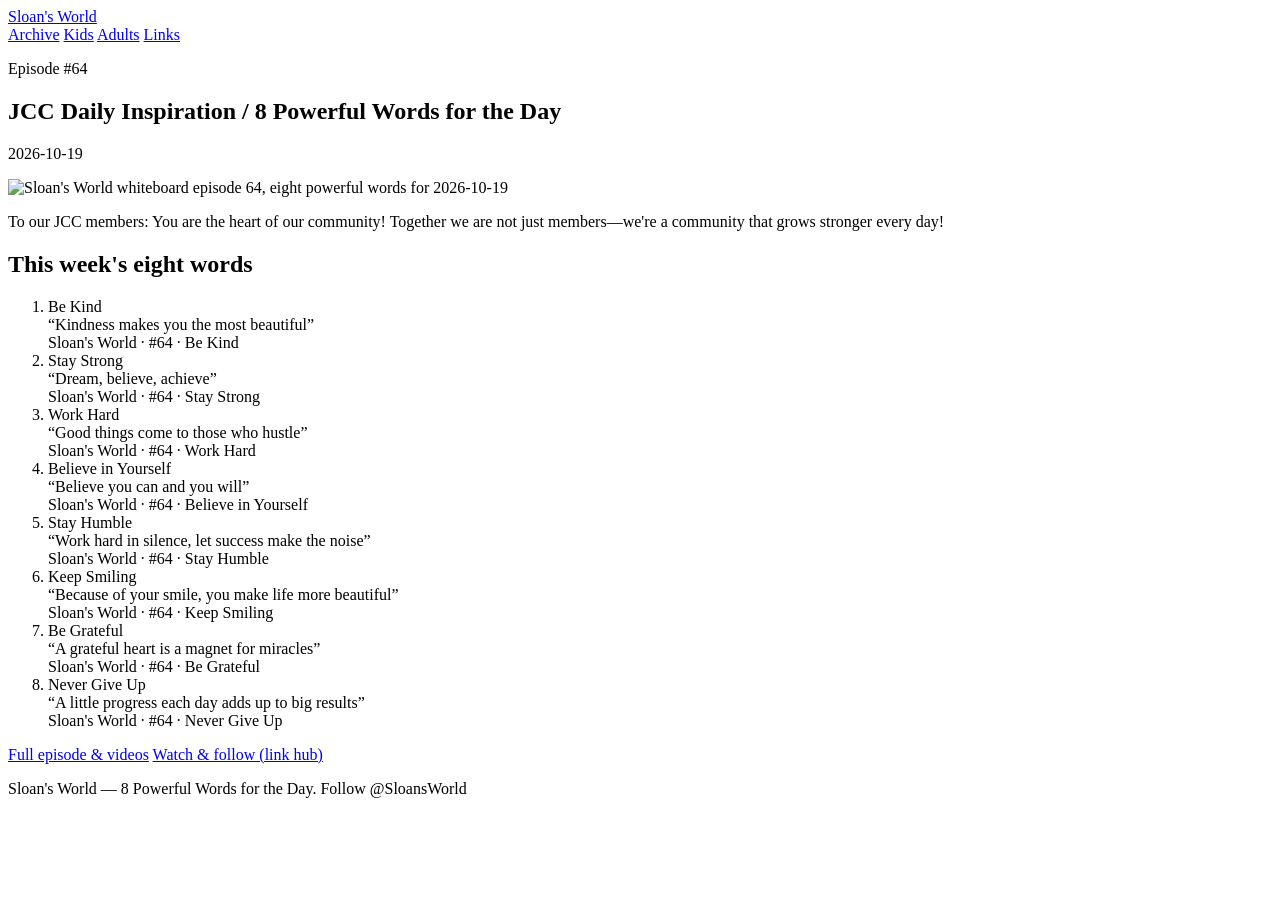
==== index.html @ 8fab8da2 "Deploy Sloan's World static site Co-authored-by: Cursor <cursoragent@cursor.com>" ====
<!DOCTYPE html><html lang="en"> <head><meta charset="utf-8"><meta name="viewport" content="width=device-width, initial-scale=1"><meta name="description" content="JCC Daily Inspiration / 8 Powerful Words for the Day — 8 Powerful Words for the Day"><title>Episode #64 · Sloan&#39;s World</title></head> <body> <header class="site-header"> <div class="inner"> <a class="logo" href="/sloans-world/">Sloan&#39;s World</a> <nav> <a href="/sloans-world/archive/">Archive</a> <a href="/sloans-world/kids/">Kids</a> <a href="/sloans-world/adults/">Adults</a> <a href="/sloans-world/hub/">Links</a> </nav> </div> </header> <main class="wrap">  <section class="hero"> <p class="episode-badge">Episode #64</p> <h1>JCC Daily Inspiration / 8 Powerful Words for the Day</h1> <p class="tag">2026-10-19</p> </section> <img class="board-img" src="/sloans-world/images/episode-64-board.svg" alt="Sloan's World whiteboard episode 64, eight powerful words for 2026-10-19" width="1200" height="900"> <p class="community">To our JCC members: You are the heart of our community! Together we are not just members—we&#39;re a community that grows stronger every day!</p> <h2>This week&apos;s eight words</h2> <ol class="word-list"> <li> <div class="headline">Be Kind</div> <div class="quote">&ldquo;Kindness makes you the most beautiful&rdquo;</div> <span class="tag">Sloan&#39;s World · #64 · Be Kind</span> </li><li> <div class="headline">Stay Strong</div> <div class="quote">&ldquo;Dream, believe, achieve&rdquo;</div> <span class="tag">Sloan&#39;s World · #64 · Stay Strong</span> </li><li> <div class="headline">Work Hard</div> <div class="quote">&ldquo;Good things come to those who hustle&rdquo;</div> <span class="tag">Sloan&#39;s World · #64 · Work Hard</span> </li><li> <div class="headline">Believe in Yourself</div> <div class="quote">&ldquo;Believe you can and you will&rdquo;</div> <span class="tag">Sloan&#39;s World · #64 · Believe in Yourself</span> </li><li> <div class="headline">Stay Humble</div> <div class="quote">&ldquo;Work hard in silence, let success make the noise&rdquo;</div> <span class="tag">Sloan&#39;s World · #64 · Stay Humble</span> </li><li> <div class="headline">Keep Smiling</div> <div class="quote">&ldquo;Because of your smile, you make life more beautiful&rdquo;</div> <span class="tag">Sloan&#39;s World · #64 · Keep Smiling</span> </li><li> <div class="headline">Be Grateful</div> <div class="quote">&ldquo;A grateful heart is a magnet for miracles&rdquo;</div> <span class="tag">Sloan&#39;s World · #64 · Be Grateful</span> </li><li> <div class="headline">Never Give Up</div> <div class="quote">&ldquo;A little progress each day adds up to big results&rdquo;</div> <span class="tag">Sloan&#39;s World · #64 · Never Give Up</span> </li> </ol> <div class="btn-row"> <a class="btn btn-primary" href="/sloans-world/archive/64/">Full episode &amp; videos</a> <a class="btn btn-secondary" href="/sloans-world/hub/">Watch &amp; follow (link hub)</a> </div>  </main> <footer class="wrap site-footer"> <p>Sloan&#39;s World — 8 Powerful Words for the Day. Follow @SloansWorld</p> </footer> </body></html>
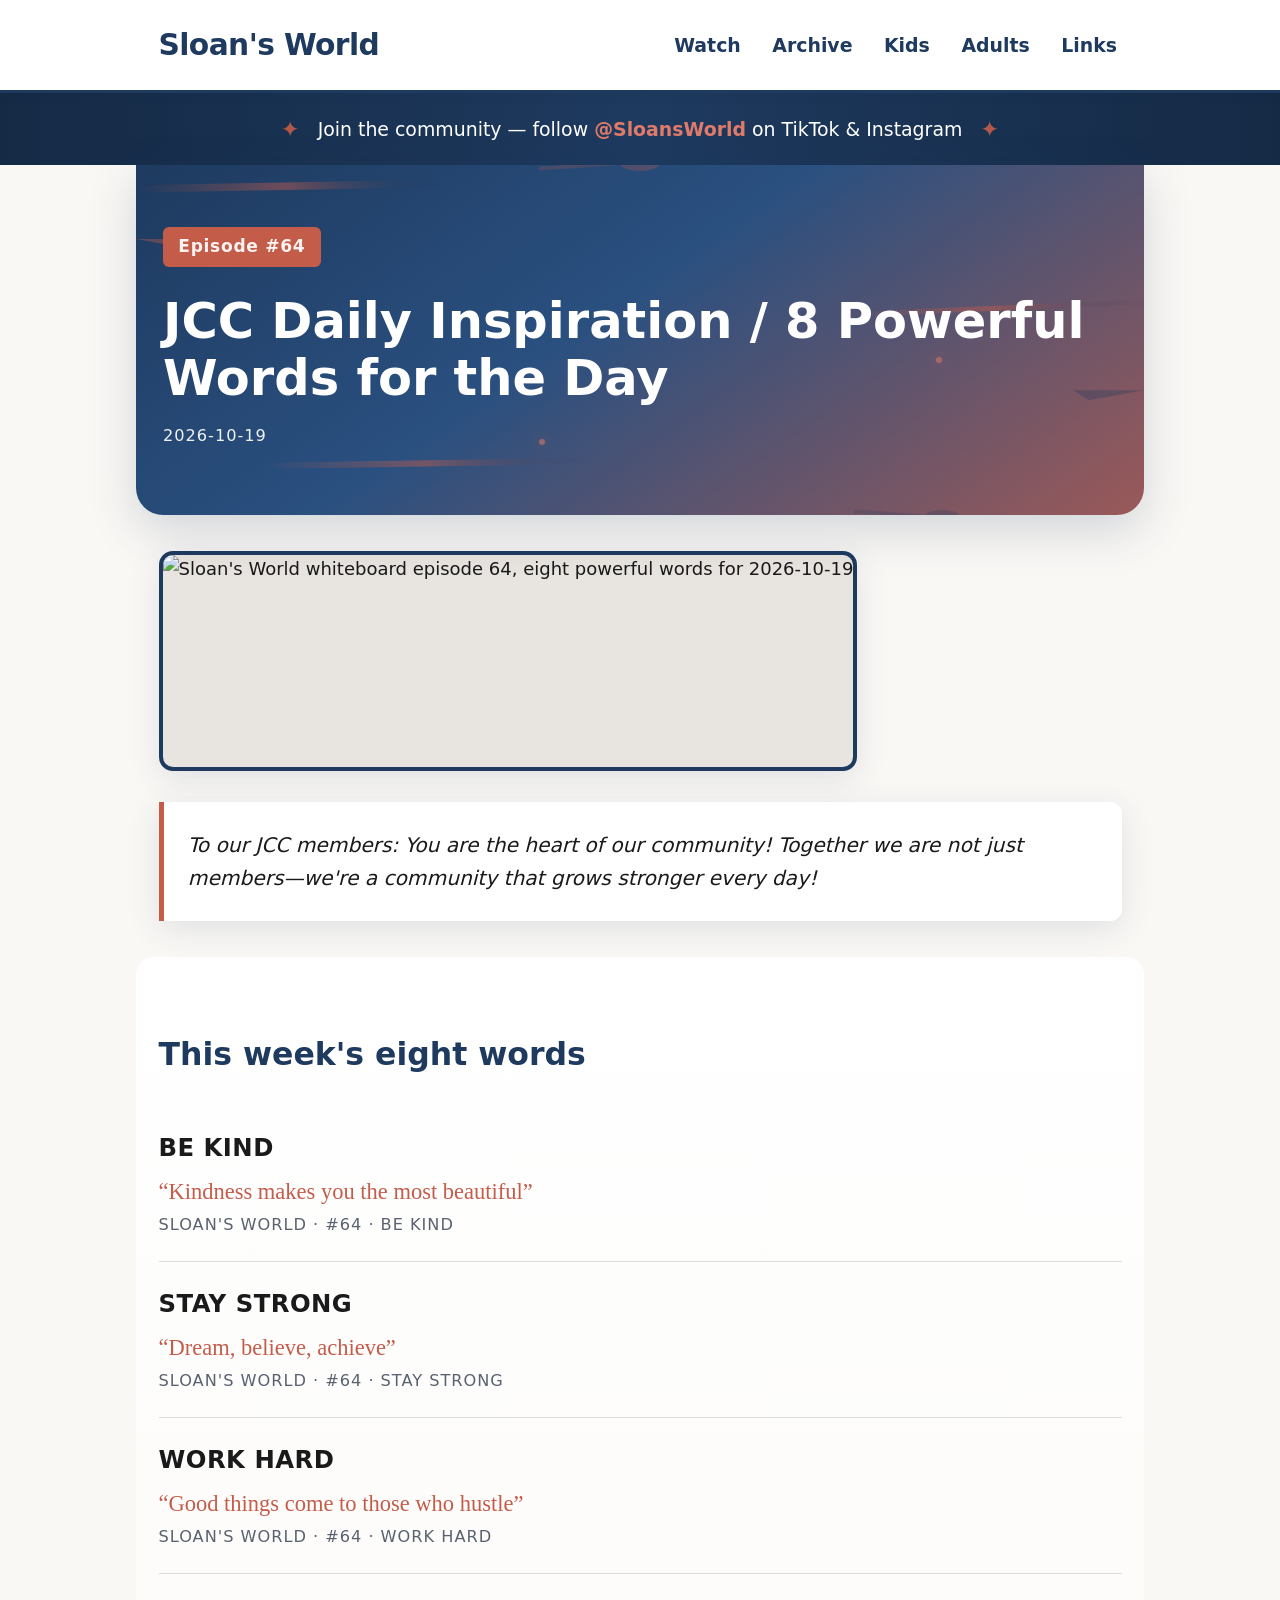
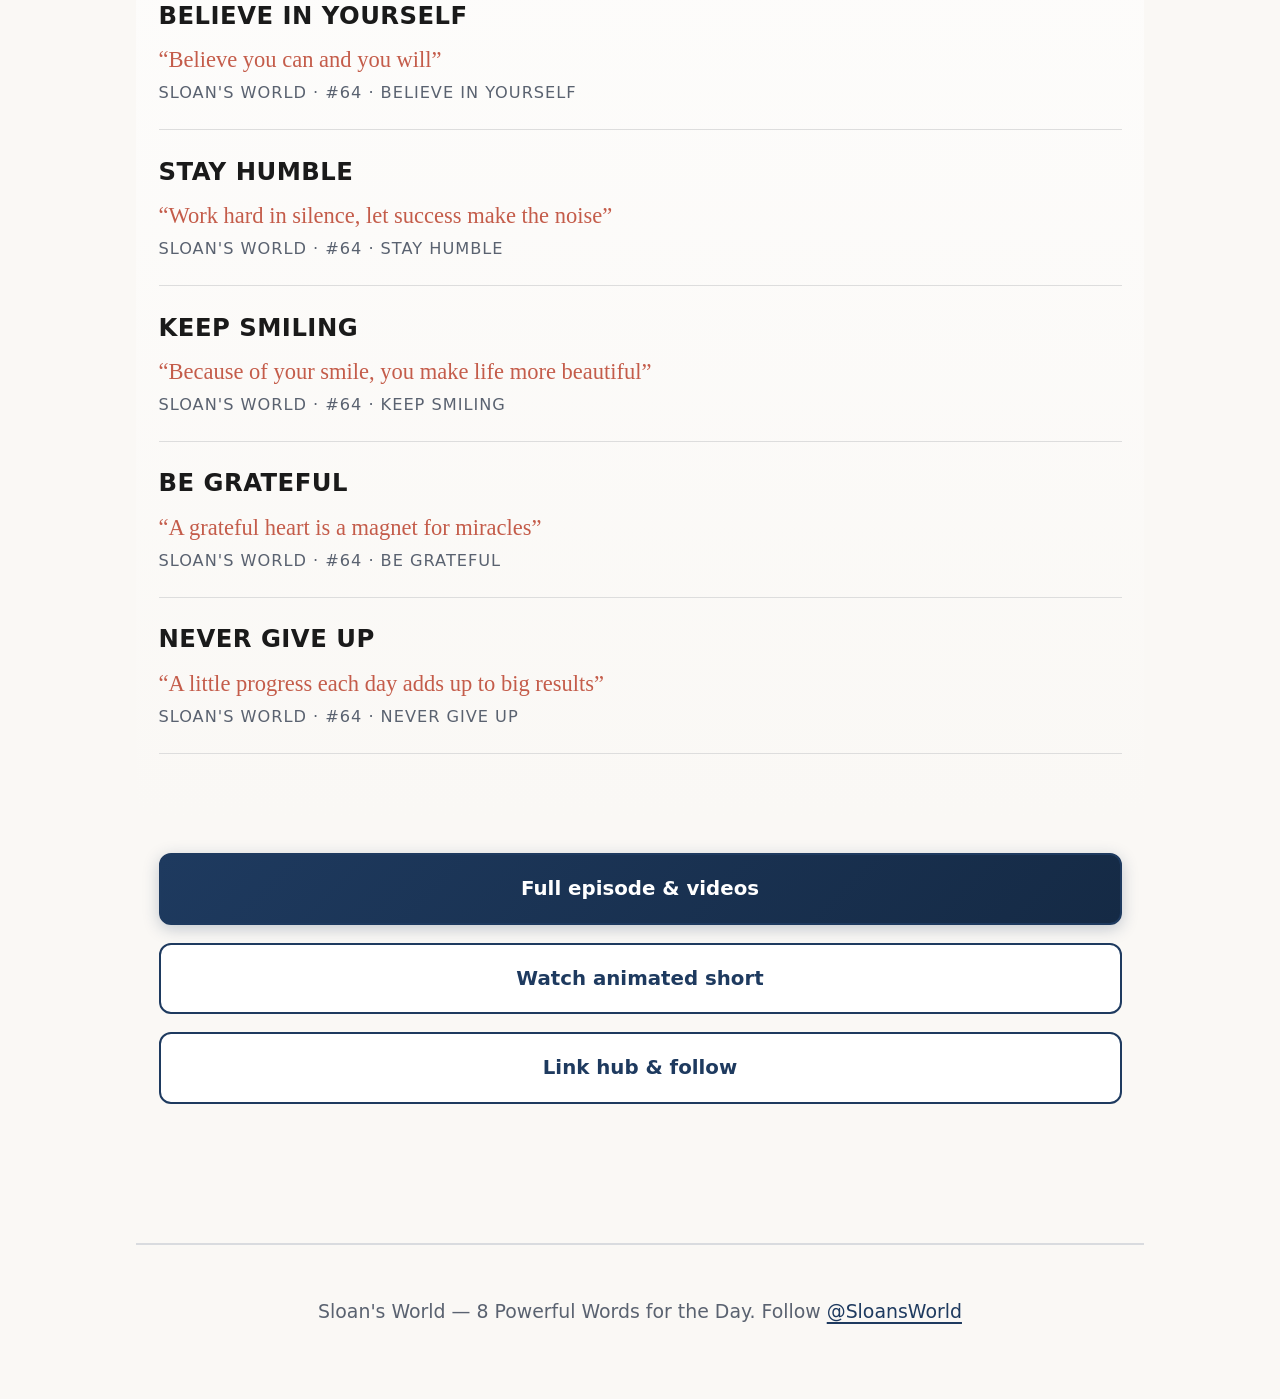
==== commit dc313b9c: "Deploy redesigned site (mobile-first video, influencer UI) Co-authored-by: Cursor <cursoragent@curso" ====
--- a/index.html
+++ b/index.html
@@ -1 +1,3 @@
-<!DOCTYPE html><html lang="en"> <head><meta charset="utf-8"><meta name="viewport" content="width=device-width, initial-scale=1"><meta name="description" content="JCC Daily Inspiration / 8 Powerful Words for the Day — 8 Powerful Words for the Day"><title>Episode #64 · Sloan&#39;s World</title></head> <body> <header class="site-header"> <div class="inner"> <a class="logo" href="/sloans-world/">Sloan&#39;s World</a> <nav> <a href="/sloans-world/archive/">Archive</a> <a href="/sloans-world/kids/">Kids</a> <a href="/sloans-world/adults/">Adults</a> <a href="/sloans-world/hub/">Links</a> </nav> </div> </header> <main class="wrap">  <section class="hero"> <p class="episode-badge">Episode #64</p> <h1>JCC Daily Inspiration / 8 Powerful Words for the Day</h1> <p class="tag">2026-10-19</p> </section> <img class="board-img" src="/sloans-world/images/episode-64-board.svg" alt="Sloan's World whiteboard episode 64, eight powerful words for 2026-10-19" width="1200" height="900"> <p class="community">To our JCC members: You are the heart of our community! Together we are not just members—we&#39;re a community that grows stronger every day!</p> <h2>This week&apos;s eight words</h2> <ol class="word-list"> <li> <div class="headline">Be Kind</div> <div class="quote">&ldquo;Kindness makes you the most beautiful&rdquo;</div> <span class="tag">Sloan&#39;s World · #64 · Be Kind</span> </li><li> <div class="headline">Stay Strong</div> <div class="quote">&ldquo;Dream, believe, achieve&rdquo;</div> <span class="tag">Sloan&#39;s World · #64 · Stay Strong</span> </li><li> <div class="headline">Work Hard</div> <div class="quote">&ldquo;Good things come to those who hustle&rdquo;</div> <span class="tag">Sloan&#39;s World · #64 · Work Hard</span> </li><li> <div class="headline">Believe in Yourself</div> <div class="quote">&ldquo;Believe you can and you will&rdquo;</div> <span class="tag">Sloan&#39;s World · #64 · Believe in Yourself</span> </li><li> <div class="headline">Stay Humble</div> <div class="quote">&ldquo;Work hard in silence, let success make the noise&rdquo;</div> <span class="tag">Sloan&#39;s World · #64 · Stay Humble</span> </li><li> <div class="headline">Keep Smiling</div> <div class="quote">&ldquo;Because of your smile, you make life more beautiful&rdquo;</div> <span class="tag">Sloan&#39;s World · #64 · Keep Smiling</span> </li><li> <div class="headline">Be Grateful</div> <div class="quote">&ldquo;A grateful heart is a magnet for miracles&rdquo;</div> <span class="tag">Sloan&#39;s World · #64 · Be Grateful</span> </li><li> <div class="headline">Never Give Up</div> <div class="quote">&ldquo;A little progress each day adds up to big results&rdquo;</div> <span class="tag">Sloan&#39;s World · #64 · Never Give Up</span> </li> </ol> <div class="btn-row"> <a class="btn btn-primary" href="/sloans-world/archive/64/">Full episode &amp; videos</a> <a class="btn btn-secondary" href="/sloans-world/hub/">Watch &amp; follow (link hub)</a> </div>  </main> <footer class="wrap site-footer"> <p>Sloan&#39;s World — 8 Powerful Words for the Day. Follow @SloansWorld</p> </footer> </body></html>+<!DOCTYPE html><html lang="en"> <head><meta charset="utf-8"><meta name="viewport" content="width=device-width, initial-scale=1, viewport-fit=cover"><meta name="description" content="JCC Daily Inspiration / 8 Powerful Words for the Day — 8 Powerful Words for the Day"><meta name="theme-color" content="#1E3A5F"><title>Episode #64 · Sloan&#39;s World</title><link rel="stylesheet" href="/_astro/adults.B_kPYeki.css"></head> <body> <header class="site-header"> <div class="inner"> <a class="logo" href="/">Sloan&#39;s World</a> <nav aria-label="Main"> <a href="/watch/">Watch</a> <a href="/archive/">Archive</a> <a href="/kids/">Kids</a> <a href="/adults/">Adults</a> <a href="/hub/">Links</a> </nav> </div> </header> <div class="social-proof"> <span class="social-proof__icon" aria-hidden="true">✦</span> <p class="social-proof__text">
+Join the community — follow <strong>@SloansWorld</strong> on TikTok &amp; Instagram
+</p> <span class="social-proof__icon" aria-hidden="true">✦</span> </div> <main class="wrap">  <div class="hero-banner"> <div class="hero-decor" aria-hidden="true"> <svg class="hero-decor__svg" viewBox="0 0 400 200" preserveAspectRatio="xMidYMid slice"> <defs> <linearGradient id="streakGrad" x1="0%" y1="0%" x2="100%" y2="0%"> <stop offset="0%" stop-color="#C45C4A" stop-opacity="0"></stop> <stop offset="50%" stop-color="#C45C4A" stop-opacity="0.85"></stop> <stop offset="100%" stop-color="#1E3A5F" stop-opacity="0"></stop> </linearGradient> </defs> <g class="hero-decor__streak hero-decor__streak--1"> <line x1="0" y1="40" x2="120" y2="38" stroke="url(#streakGrad)" stroke-width="3" stroke-linecap="round"></line> </g> <g class="hero-decor__streak hero-decor__streak--2"> <line x1="280" y1="90" x2="400" y2="85" stroke="url(#streakGrad)" stroke-width="2" stroke-linecap="round"></line> </g> <g class="hero-decor__streak hero-decor__streak--3"> <line x1="50" y1="150" x2="180" y2="148" stroke="url(#streakGrad)" stroke-width="2.5" stroke-linecap="round"></line> </g> <g class="hero-decor__jet hero-decor__jet--1"> <path d="M0 60 L28 60 L22 56 L28 60 L22 64 Z" fill="#C45C4A" opacity="0.7"></path> </g> <g class="hero-decor__jet hero-decor__jet--2"> <path d="M400 120 L372 120 L378 116 L372 120 L378 124 Z" fill="#1E3A5F" opacity="0.55"></path> </g> <g class="hero-decor__missile hero-decor__missile--1"> <ellipse cx="200" cy="30" rx="8" ry="3" fill="#C45C4A" opacity="0.5"></ellipse> <line x1="192" y1="30" x2="160" y2="32" stroke="#C45C4A" stroke-width="1.5" opacity="0.4"></line> </g> <g class="hero-decor__missile hero-decor__missile--2"> <ellipse cx="320" cy="170" rx="7" ry="2.5" fill="#1E3A5F" opacity="0.45"></ellipse> <line x1="313" y1="170" x2="285" y2="168" stroke="#1E3A5F" stroke-width="1.5" opacity="0.35"></line> </g> </svg> <span class="hero-decor__spark hero-decor__spark--1"></span> <span class="hero-decor__spark hero-decor__spark--2"></span> <span class="hero-decor__spark hero-decor__spark--3"></span> </div> <section class="hero"> <p class="episode-badge">Episode #64</p> <h1>JCC Daily Inspiration / 8 Powerful Words for the Day</h1> <p class="tag">2026-10-19</p> </section> </div> <img class="board-img" src="/images/episode-64-board.svg" alt="Sloan's World whiteboard episode 64, eight powerful words for 2026-10-19" width="1200" height="900" loading="eager"> <p class="community">To our JCC members: You are the heart of our community! Together we are not just members—we&#39;re a community that grows stronger every day!</p> <div class="section-gradient"> <h2>This week&apos;s eight words</h2> <ol class="word-list"> <li> <div class="headline">Be Kind</div> <div class="quote">&ldquo;Kindness makes you the most beautiful&rdquo;</div> <span class="tag">Sloan&#39;s World · #64 · Be Kind</span> </li><li> <div class="headline">Stay Strong</div> <div class="quote">&ldquo;Dream, believe, achieve&rdquo;</div> <span class="tag">Sloan&#39;s World · #64 · Stay Strong</span> </li><li> <div class="headline">Work Hard</div> <div class="quote">&ldquo;Good things come to those who hustle&rdquo;</div> <span class="tag">Sloan&#39;s World · #64 · Work Hard</span> </li><li> <div class="headline">Believe in Yourself</div> <div class="quote">&ldquo;Believe you can and you will&rdquo;</div> <span class="tag">Sloan&#39;s World · #64 · Believe in Yourself</span> </li><li> <div class="headline">Stay Humble</div> <div class="quote">&ldquo;Work hard in silence, let success make the noise&rdquo;</div> <span class="tag">Sloan&#39;s World · #64 · Stay Humble</span> </li><li> <div class="headline">Keep Smiling</div> <div class="quote">&ldquo;Because of your smile, you make life more beautiful&rdquo;</div> <span class="tag">Sloan&#39;s World · #64 · Keep Smiling</span> </li><li> <div class="headline">Be Grateful</div> <div class="quote">&ldquo;A grateful heart is a magnet for miracles&rdquo;</div> <span class="tag">Sloan&#39;s World · #64 · Be Grateful</span> </li><li> <div class="headline">Never Give Up</div> <div class="quote">&ldquo;A little progress each day adds up to big results&rdquo;</div> <span class="tag">Sloan&#39;s World · #64 · Never Give Up</span> </li> </ol> </div> <div class="btn-row"> <a class="btn btn-primary" href="/archive/64/">Full episode &amp; videos</a> <a class="btn btn-secondary" href="/watch/">Watch animated short</a> <a class="btn btn-secondary" href="/hub/">Link hub &amp; follow</a> </div>  </main> <footer class="wrap site-footer"> <p> Sloan&#39;s World — 8 Powerful Words for the Day. Follow  <a href="https://tiktok.com/@SloansWorld"> @SloansWorld </a> </p> </footer> </body></html>
--- a/_astro/adults.B_kPYeki.css
+++ b/_astro/adults.B_kPYeki.css
@@ -0,0 +1 @@
+:root{--navy: #1e3a5f;--navy-deep: #152a45;--coral: #c45c4a;--coral-light: #e07a6a;--board: #faf8f5;--ink: #1a1a1a;--muted: #5a6270;--white: #ffffff;--shadow: 0 8px 32px rgba(30, 58, 95, .12);--shadow-lg: 0 16px 48px rgba(30, 58, 95, .18);--font-sans: system-ui, -apple-system, "Segoe UI", Roboto, sans-serif;--font-hand: "Segoe Print", "Bradley Hand", cursive;--font-size-base: 1.125rem;--touch-min: 3rem;--video-max-w: min(100%, 28rem);--video-aspect: 9 / 16;--safe-top: env(safe-area-inset-top, 0px);--safe-bottom: env(safe-area-inset-bottom, 0px);--safe-left: env(safe-area-inset-left, 0px);--safe-right: env(safe-area-inset-right, 0px);--wrap-max: 56rem}*,*:before,*:after{box-sizing:border-box}html{font-family:var(--font-sans);font-size:var(--font-size-base);color:var(--ink);background:var(--board);line-height:1.6;-webkit-text-size-adjust:100%}body{margin:0;min-height:100vh;min-height:100dvh;padding-left:var(--safe-left);padding-right:var(--safe-right)}a{color:var(--navy);text-decoration-thickness:2px;text-underline-offset:4px}a:hover{color:var(--coral)}.wrap{max-width:var(--wrap-max);margin:0 auto;padding:1.75rem 1.25rem calc(3rem + var(--safe-bottom));padding-left:max(1.25rem,var(--safe-left));padding-right:max(1.25rem,var(--safe-right))}.site-header{position:sticky;top:0;z-index:100;padding-top:var(--safe-top);background:#ffffffeb;backdrop-filter:blur(12px);border-bottom:3px solid var(--navy);box-shadow:0 2px 12px #1e3a5f0f}.site-header .inner{max-width:var(--wrap-max);margin:0 auto;display:flex;flex-wrap:wrap;align-items:center;justify-content:space-between;gap:.75rem 1rem;padding:1rem 1.25rem;padding-left:max(1.25rem,var(--safe-left));padding-right:max(1.25rem,var(--safe-right))}.logo{font-size:clamp(1.35rem,4vw,1.65rem);font-weight:800;color:var(--navy);text-decoration:none;letter-spacing:-.02em}nav{display:flex;flex-wrap:wrap;gap:.5rem 1.25rem;font-size:1.05rem}nav a{text-decoration:none;font-weight:700;padding:.5rem .25rem;min-height:var(--touch-min);display:inline-flex;align-items:center}.social-proof{display:flex;align-items:center;justify-content:center;flex-wrap:wrap;gap:.75rem 1rem;padding:1rem 1.25rem;background:linear-gradient(90deg,var(--navy-deep),var(--navy),var(--navy-deep));color:var(--white);text-align:center;font-size:1.05rem}.social-proof__text{margin:0}.social-proof__text strong{color:var(--coral-light)}.social-proof__icon{font-size:1.25rem;color:var(--coral);opacity:.9}.hero-banner{position:relative;overflow:hidden;margin:-1.75rem -1.25rem 2rem;margin-left:calc(-1*max(1.25rem,var(--safe-left)));margin-right:calc(-1*max(1.25rem,var(--safe-right)));padding:2.5rem 1.5rem 2.75rem;background:linear-gradient(145deg,var(--navy) 0%,#2a5080 45%,var(--coral) 120%);color:var(--white);border-radius:0 0 1.5rem 1.5rem;box-shadow:var(--shadow-lg)}.hero-banner .hero h1,.hero-banner h1{font-size:clamp(2rem,6vw,2.75rem);margin:.5rem 0 .35rem;color:var(--white);line-height:1.15;font-weight:800}.hero-banner .tag,.hero-banner .episode-badge{color:#ffffffeb}.hero-banner .episode-badge{background:var(--coral);font-size:.95rem;padding:.35rem .85rem}.hero{margin:2rem 0;position:relative;z-index:1}.hero h1{font-size:clamp(1.85rem,5vw,2.5rem);color:var(--navy);margin:0 0 .5rem;font-weight:800;line-height:1.2}.hero-banner .hero{margin:0}.hero-decor{position:absolute;inset:0;pointer-events:none;opacity:.55}.hero-decor__svg{width:100%;height:100%}.hero-decor__streak--1{animation:streak-drift 8s ease-in-out infinite}.hero-decor__streak--2{animation:streak-drift 11s ease-in-out infinite reverse}.hero-decor__streak--3{animation:streak-drift 9s ease-in-out infinite 1s}.hero-decor__jet--1{animation:jet-fly 14s linear infinite}.hero-decor__jet--2{animation:jet-fly-rev 18s linear infinite}.hero-decor__missile--1{animation:missile-glide 12s ease-in-out infinite}.hero-decor__missile--2{animation:missile-glide 15s ease-in-out infinite 2s reverse}.hero-decor__spark{position:absolute;width:6px;height:6px;border-radius:50%;background:var(--coral-light);box-shadow:0 0 12px var(--coral)}.hero-decor__spark--1{top:25%;left:15%;animation:spark-pulse 3s ease-in-out infinite}.hero-decor__spark--2{top:55%;right:20%;animation:spark-pulse 4s ease-in-out infinite .5s}.hero-decor__spark--3{bottom:20%;left:40%;animation:spark-pulse 3.5s ease-in-out infinite 1s}@keyframes streak-drift{0%,to{transform:translate(0);opacity:.4}50%{transform:translate(24px);opacity:1}}@keyframes jet-fly{0%{transform:translate(-40px)}to{transform:translate(440px)}}@keyframes jet-fly-rev{0%{transform:translate(40px)}to{transform:translate(-440px)}}@keyframes missile-glide{0%,to{transform:translate(0) rotate(0)}50%{transform:translate(30px,-8px) rotate(2deg)}}@keyframes spark-pulse{0%,to{opacity:.3;transform:scale(.8)}50%{opacity:1;transform:scale(1.2)}}@media(prefers-reduced-motion:reduce){.hero-decor__streak,.hero-decor__jet,.hero-decor__missile,.hero-decor__spark{animation:none!important}}.episode-badge{display:inline-block;background:var(--navy);color:#fff;padding:.35rem .85rem;border-radius:6px;font-size:.95rem;font-weight:700;letter-spacing:.04em}.section-gradient{background:linear-gradient(180deg,var(--white) 0%,var(--board) 100%);margin:2rem -1.25rem;margin-left:calc(-1*max(1.25rem,var(--safe-left)));margin-right:calc(-1*max(1.25rem,var(--safe-right)));padding:2rem max(1.25rem,var(--safe-left));border-radius:1rem}.episode-grid{display:grid;grid-template-columns:1fr;gap:1.25rem;margin:1.5rem 0;list-style:none;padding:0}@media(min-width:390px){.episode-grid{grid-template-columns:repeat(auto-fill,minmax(min(100%,18rem),1fr))}}.episode-card{background:var(--white);border-radius:14px;border:2px solid rgba(30,58,95,.12);box-shadow:var(--shadow);padding:1.35rem 1.25rem;transition:transform .2s ease,box-shadow .2s ease}.episode-card:hover{transform:translateY(-3px);box-shadow:var(--shadow-lg);border-color:var(--coral)}.episode-card a{text-decoration:none;font-size:1.2rem}.episode-card .tag{margin-top:.5rem;font-size:.9rem}.board-img{width:100%;border-radius:14px;border:4px solid var(--navy);background:#e8e4df;min-height:220px;object-fit:cover;box-shadow:var(--shadow)}.video-frame{margin:0 auto 1.75rem;max-width:var(--video-max-w)}.video-frame__aspect{position:relative;width:100%;aspect-ratio:var(--video-aspect);max-height:min(85dvh,calc(100dvh - var(--safe-top) - var(--safe-bottom) - 8rem));margin:0 auto;border-radius:16px;overflow:hidden;border:4px solid var(--navy);background:#0a0a0a;box-shadow:var(--shadow-lg)}.video-frame__video{position:absolute;inset:0;width:100%;height:100%;object-fit:contain}.video-frame[data-fit=cover] .video-frame__video{object-fit:cover}.video-frame__caption{margin-top:.75rem;text-align:center;font-size:1.05rem;font-weight:700;color:var(--navy)}.shorts-grid{display:grid;grid-template-columns:1fr;gap:1.5rem;margin-top:1.25rem}@media(min-width:390px){.shorts-grid{grid-template-columns:repeat(auto-fill,minmax(min(100%,16rem),1fr))}}@media(min-width:768px){.video-frame{max-width:min(28rem,100%)}}.word-list{list-style:none;padding:0;margin:1.5rem 0}.word-list li{padding:1.25rem 0;border-bottom:1px solid #ddd}.word-list .headline{font-size:1.35rem;font-weight:800;text-transform:uppercase;color:var(--ink);letter-spacing:.02em}.word-list .quote{font-family:var(--font-hand);color:var(--coral);font-size:1.25rem;margin-top:.35rem}.tag{font-size:.9rem;text-transform:uppercase;letter-spacing:.06em;color:var(--muted)}h2{font-size:clamp(1.4rem,4vw,1.75rem);color:var(--navy);margin-top:2rem}.btn-row{display:flex;flex-direction:column;gap:1rem;margin:1.75rem 0}.btn{display:flex;align-items:center;justify-content:center;text-align:center;padding:1rem 1.25rem;min-height:var(--touch-min);border-radius:12px;font-weight:700;font-size:1.1rem;text-decoration:none;border:2px solid var(--navy);transition:transform .15s ease,background .15s ease}.btn:active{transform:scale(.98)}.btn-primary{background:linear-gradient(135deg,var(--navy),var(--navy-deep));color:#fff;border-color:var(--navy);box-shadow:0 4px 16px #1e3a5f40}.btn-primary:hover{background:var(--coral);border-color:var(--coral);color:#fff}.btn-secondary{background:#fff;color:var(--navy)}.btn-secondary:hover{background:var(--board);color:var(--coral)}.hub .btn{font-size:1.12rem}.hub-links{display:flex;flex-direction:column;gap:1rem}.hub-links .btn:before{margin-right:.5rem;font-size:1.35rem}.hub-links .btn--watch:before{content:"▶"}.hub-links .btn--social:before{content:"★"}footer.site-footer{margin-top:3rem;padding-top:1.75rem;border-top:2px solid rgba(30,58,95,.15);font-size:1.05rem;color:var(--muted);text-align:center}.community{font-style:italic;background:#fff;padding:1.5rem 1.35rem;border-left:5px solid var(--coral);margin:1.75rem 0;border-radius:0 12px 12px 0;font-size:1.12rem;box-shadow:var(--shadow)}@media(min-width:390px)and (max-width:430px){:root{--font-size-base: 1.125rem}.video-frame__aspect{max-height:min(78dvh,720px)}}
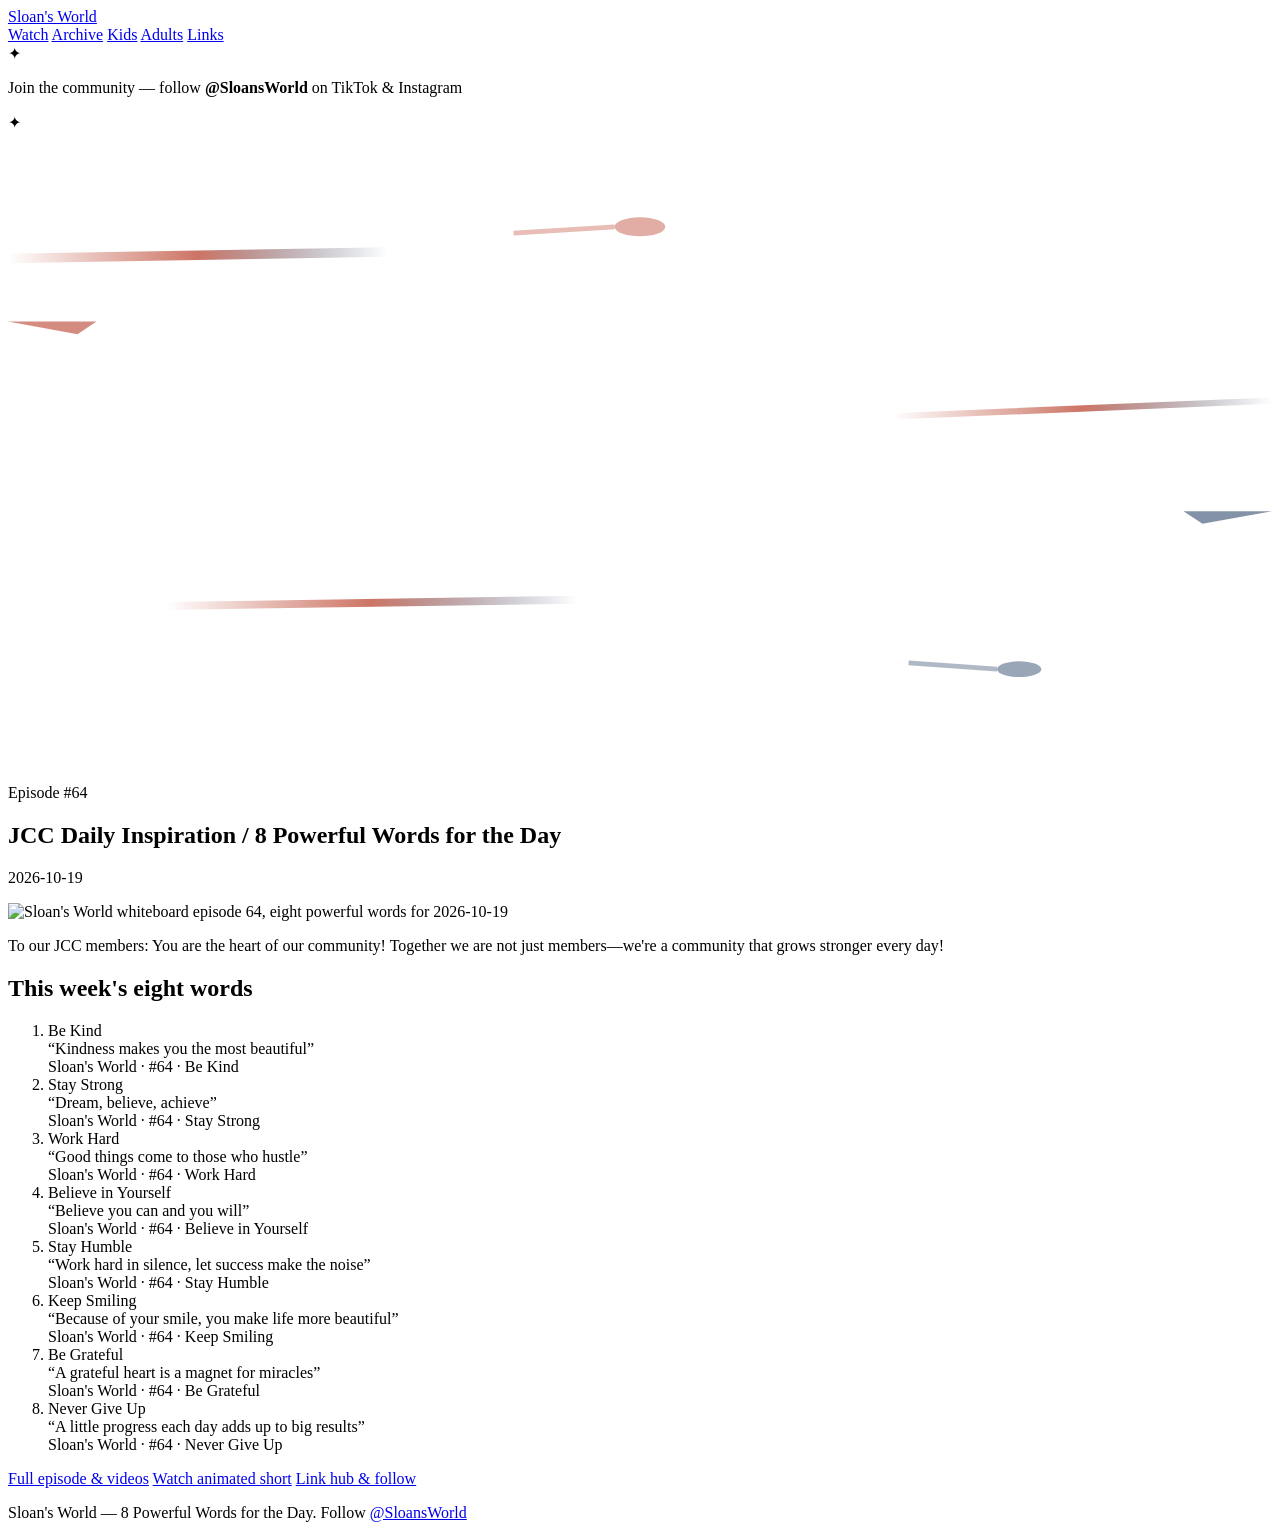
==== commit f11b37bb: "Rebuild static site with Episode 64 video assets on GitHub Pages paths." ====
--- a/index.html
+++ b/index.html
@@ -1,3 +1,3 @@
-<!DOCTYPE html><html lang="en"> <head><meta charset="utf-8"><meta name="viewport" content="width=device-width, initial-scale=1, viewport-fit=cover"><meta name="description" content="JCC Daily Inspiration / 8 Powerful Words for the Day — 8 Powerful Words for the Day"><meta name="theme-color" content="#1E3A5F"><title>Episode #64 · Sloan&#39;s World</title><link rel="stylesheet" href="/_astro/adults.B_kPYeki.css"></head> <body> <header class="site-header"> <div class="inner"> <a class="logo" href="/">Sloan&#39;s World</a> <nav aria-label="Main"> <a href="/watch/">Watch</a> <a href="/archive/">Archive</a> <a href="/kids/">Kids</a> <a href="/adults/">Adults</a> <a href="/hub/">Links</a> </nav> </div> </header> <div class="social-proof"> <span class="social-proof__icon" aria-hidden="true">✦</span> <p class="social-proof__text">
+<!DOCTYPE html><html lang="en"> <head><meta charset="utf-8"><meta name="viewport" content="width=device-width, initial-scale=1, viewport-fit=cover"><meta name="description" content="JCC Daily Inspiration / 8 Powerful Words for the Day — 8 Powerful Words for the Day"><meta name="theme-color" content="#1E3A5F"><title>Episode #64 · Sloan&#39;s World</title><link rel="stylesheet" href="/sloans-world/_astro/adults.B_kPYeki.css"></head> <body> <header class="site-header"> <div class="inner"> <a class="logo" href="/sloans-world/">Sloan&#39;s World</a> <nav aria-label="Main"> <a href="/sloans-world/watch/">Watch</a> <a href="/sloans-world/archive/">Archive</a> <a href="/sloans-world/kids/">Kids</a> <a href="/sloans-world/adults/">Adults</a> <a href="/sloans-world/hub/">Links</a> </nav> </div> </header> <div class="social-proof"> <span class="social-proof__icon" aria-hidden="true">✦</span> <p class="social-proof__text">
 Join the community — follow <strong>@SloansWorld</strong> on TikTok &amp; Instagram
-</p> <span class="social-proof__icon" aria-hidden="true">✦</span> </div> <main class="wrap">  <div class="hero-banner"> <div class="hero-decor" aria-hidden="true"> <svg class="hero-decor__svg" viewBox="0 0 400 200" preserveAspectRatio="xMidYMid slice"> <defs> <linearGradient id="streakGrad" x1="0%" y1="0%" x2="100%" y2="0%"> <stop offset="0%" stop-color="#C45C4A" stop-opacity="0"></stop> <stop offset="50%" stop-color="#C45C4A" stop-opacity="0.85"></stop> <stop offset="100%" stop-color="#1E3A5F" stop-opacity="0"></stop> </linearGradient> </defs> <g class="hero-decor__streak hero-decor__streak--1"> <line x1="0" y1="40" x2="120" y2="38" stroke="url(#streakGrad)" stroke-width="3" stroke-linecap="round"></line> </g> <g class="hero-decor__streak hero-decor__streak--2"> <line x1="280" y1="90" x2="400" y2="85" stroke="url(#streakGrad)" stroke-width="2" stroke-linecap="round"></line> </g> <g class="hero-decor__streak hero-decor__streak--3"> <line x1="50" y1="150" x2="180" y2="148" stroke="url(#streakGrad)" stroke-width="2.5" stroke-linecap="round"></line> </g> <g class="hero-decor__jet hero-decor__jet--1"> <path d="M0 60 L28 60 L22 56 L28 60 L22 64 Z" fill="#C45C4A" opacity="0.7"></path> </g> <g class="hero-decor__jet hero-decor__jet--2"> <path d="M400 120 L372 120 L378 116 L372 120 L378 124 Z" fill="#1E3A5F" opacity="0.55"></path> </g> <g class="hero-decor__missile hero-decor__missile--1"> <ellipse cx="200" cy="30" rx="8" ry="3" fill="#C45C4A" opacity="0.5"></ellipse> <line x1="192" y1="30" x2="160" y2="32" stroke="#C45C4A" stroke-width="1.5" opacity="0.4"></line> </g> <g class="hero-decor__missile hero-decor__missile--2"> <ellipse cx="320" cy="170" rx="7" ry="2.5" fill="#1E3A5F" opacity="0.45"></ellipse> <line x1="313" y1="170" x2="285" y2="168" stroke="#1E3A5F" stroke-width="1.5" opacity="0.35"></line> </g> </svg> <span class="hero-decor__spark hero-decor__spark--1"></span> <span class="hero-decor__spark hero-decor__spark--2"></span> <span class="hero-decor__spark hero-decor__spark--3"></span> </div> <section class="hero"> <p class="episode-badge">Episode #64</p> <h1>JCC Daily Inspiration / 8 Powerful Words for the Day</h1> <p class="tag">2026-10-19</p> </section> </div> <img class="board-img" src="/images/episode-64-board.svg" alt="Sloan's World whiteboard episode 64, eight powerful words for 2026-10-19" width="1200" height="900" loading="eager"> <p class="community">To our JCC members: You are the heart of our community! Together we are not just members—we&#39;re a community that grows stronger every day!</p> <div class="section-gradient"> <h2>This week&apos;s eight words</h2> <ol class="word-list"> <li> <div class="headline">Be Kind</div> <div class="quote">&ldquo;Kindness makes you the most beautiful&rdquo;</div> <span class="tag">Sloan&#39;s World · #64 · Be Kind</span> </li><li> <div class="headline">Stay Strong</div> <div class="quote">&ldquo;Dream, believe, achieve&rdquo;</div> <span class="tag">Sloan&#39;s World · #64 · Stay Strong</span> </li><li> <div class="headline">Work Hard</div> <div class="quote">&ldquo;Good things come to those who hustle&rdquo;</div> <span class="tag">Sloan&#39;s World · #64 · Work Hard</span> </li><li> <div class="headline">Believe in Yourself</div> <div class="quote">&ldquo;Believe you can and you will&rdquo;</div> <span class="tag">Sloan&#39;s World · #64 · Believe in Yourself</span> </li><li> <div class="headline">Stay Humble</div> <div class="quote">&ldquo;Work hard in silence, let success make the noise&rdquo;</div> <span class="tag">Sloan&#39;s World · #64 · Stay Humble</span> </li><li> <div class="headline">Keep Smiling</div> <div class="quote">&ldquo;Because of your smile, you make life more beautiful&rdquo;</div> <span class="tag">Sloan&#39;s World · #64 · Keep Smiling</span> </li><li> <div class="headline">Be Grateful</div> <div class="quote">&ldquo;A grateful heart is a magnet for miracles&rdquo;</div> <span class="tag">Sloan&#39;s World · #64 · Be Grateful</span> </li><li> <div class="headline">Never Give Up</div> <div class="quote">&ldquo;A little progress each day adds up to big results&rdquo;</div> <span class="tag">Sloan&#39;s World · #64 · Never Give Up</span> </li> </ol> </div> <div class="btn-row"> <a class="btn btn-primary" href="/archive/64/">Full episode &amp; videos</a> <a class="btn btn-secondary" href="/watch/">Watch animated short</a> <a class="btn btn-secondary" href="/hub/">Link hub &amp; follow</a> </div>  </main> <footer class="wrap site-footer"> <p> Sloan&#39;s World — 8 Powerful Words for the Day. Follow  <a href="https://tiktok.com/@SloansWorld"> @SloansWorld </a> </p> </footer> </body></html>+</p> <span class="social-proof__icon" aria-hidden="true">✦</span> </div> <main class="wrap">  <div class="hero-banner"> <div class="hero-decor" aria-hidden="true"> <svg class="hero-decor__svg" viewBox="0 0 400 200" preserveAspectRatio="xMidYMid slice"> <defs> <linearGradient id="streakGrad" x1="0%" y1="0%" x2="100%" y2="0%"> <stop offset="0%" stop-color="#C45C4A" stop-opacity="0"></stop> <stop offset="50%" stop-color="#C45C4A" stop-opacity="0.85"></stop> <stop offset="100%" stop-color="#1E3A5F" stop-opacity="0"></stop> </linearGradient> </defs> <g class="hero-decor__streak hero-decor__streak--1"> <line x1="0" y1="40" x2="120" y2="38" stroke="url(#streakGrad)" stroke-width="3" stroke-linecap="round"></line> </g> <g class="hero-decor__streak hero-decor__streak--2"> <line x1="280" y1="90" x2="400" y2="85" stroke="url(#streakGrad)" stroke-width="2" stroke-linecap="round"></line> </g> <g class="hero-decor__streak hero-decor__streak--3"> <line x1="50" y1="150" x2="180" y2="148" stroke="url(#streakGrad)" stroke-width="2.5" stroke-linecap="round"></line> </g> <g class="hero-decor__jet hero-decor__jet--1"> <path d="M0 60 L28 60 L22 56 L28 60 L22 64 Z" fill="#C45C4A" opacity="0.7"></path> </g> <g class="hero-decor__jet hero-decor__jet--2"> <path d="M400 120 L372 120 L378 116 L372 120 L378 124 Z" fill="#1E3A5F" opacity="0.55"></path> </g> <g class="hero-decor__missile hero-decor__missile--1"> <ellipse cx="200" cy="30" rx="8" ry="3" fill="#C45C4A" opacity="0.5"></ellipse> <line x1="192" y1="30" x2="160" y2="32" stroke="#C45C4A" stroke-width="1.5" opacity="0.4"></line> </g> <g class="hero-decor__missile hero-decor__missile--2"> <ellipse cx="320" cy="170" rx="7" ry="2.5" fill="#1E3A5F" opacity="0.45"></ellipse> <line x1="313" y1="170" x2="285" y2="168" stroke="#1E3A5F" stroke-width="1.5" opacity="0.35"></line> </g> </svg> <span class="hero-decor__spark hero-decor__spark--1"></span> <span class="hero-decor__spark hero-decor__spark--2"></span> <span class="hero-decor__spark hero-decor__spark--3"></span> </div> <section class="hero"> <p class="episode-badge">Episode #64</p> <h1>JCC Daily Inspiration / 8 Powerful Words for the Day</h1> <p class="tag">2026-10-19</p> </section> </div> <img class="board-img" src="/sloans-world/images/episode-64-board.svg" alt="Sloan's World whiteboard episode 64, eight powerful words for 2026-10-19" width="1200" height="900" loading="eager"> <p class="community">To our JCC members: You are the heart of our community! Together we are not just members—we&#39;re a community that grows stronger every day!</p> <div class="section-gradient"> <h2>This week&apos;s eight words</h2> <ol class="word-list"> <li> <div class="headline">Be Kind</div> <div class="quote">&ldquo;Kindness makes you the most beautiful&rdquo;</div> <span class="tag">Sloan&#39;s World · #64 · Be Kind</span> </li><li> <div class="headline">Stay Strong</div> <div class="quote">&ldquo;Dream, believe, achieve&rdquo;</div> <span class="tag">Sloan&#39;s World · #64 · Stay Strong</span> </li><li> <div class="headline">Work Hard</div> <div class="quote">&ldquo;Good things come to those who hustle&rdquo;</div> <span class="tag">Sloan&#39;s World · #64 · Work Hard</span> </li><li> <div class="headline">Believe in Yourself</div> <div class="quote">&ldquo;Believe you can and you will&rdquo;</div> <span class="tag">Sloan&#39;s World · #64 · Believe in Yourself</span> </li><li> <div class="headline">Stay Humble</div> <div class="quote">&ldquo;Work hard in silence, let success make the noise&rdquo;</div> <span class="tag">Sloan&#39;s World · #64 · Stay Humble</span> </li><li> <div class="headline">Keep Smiling</div> <div class="quote">&ldquo;Because of your smile, you make life more beautiful&rdquo;</div> <span class="tag">Sloan&#39;s World · #64 · Keep Smiling</span> </li><li> <div class="headline">Be Grateful</div> <div class="quote">&ldquo;A grateful heart is a magnet for miracles&rdquo;</div> <span class="tag">Sloan&#39;s World · #64 · Be Grateful</span> </li><li> <div class="headline">Never Give Up</div> <div class="quote">&ldquo;A little progress each day adds up to big results&rdquo;</div> <span class="tag">Sloan&#39;s World · #64 · Never Give Up</span> </li> </ol> </div> <div class="btn-row"> <a class="btn btn-primary" href="/sloans-world/archive/64/">Full episode &amp; videos</a> <a class="btn btn-secondary" href="/sloans-world/watch/">Watch animated short</a> <a class="btn btn-secondary" href="/sloans-world/hub/">Link hub &amp; follow</a> </div>  </main> <footer class="wrap site-footer"> <p> Sloan&#39;s World — 8 Powerful Words for the Day. Follow  <a href="https://tiktok.com/@SloansWorld"> @SloansWorld </a> </p> </footer> </body></html>
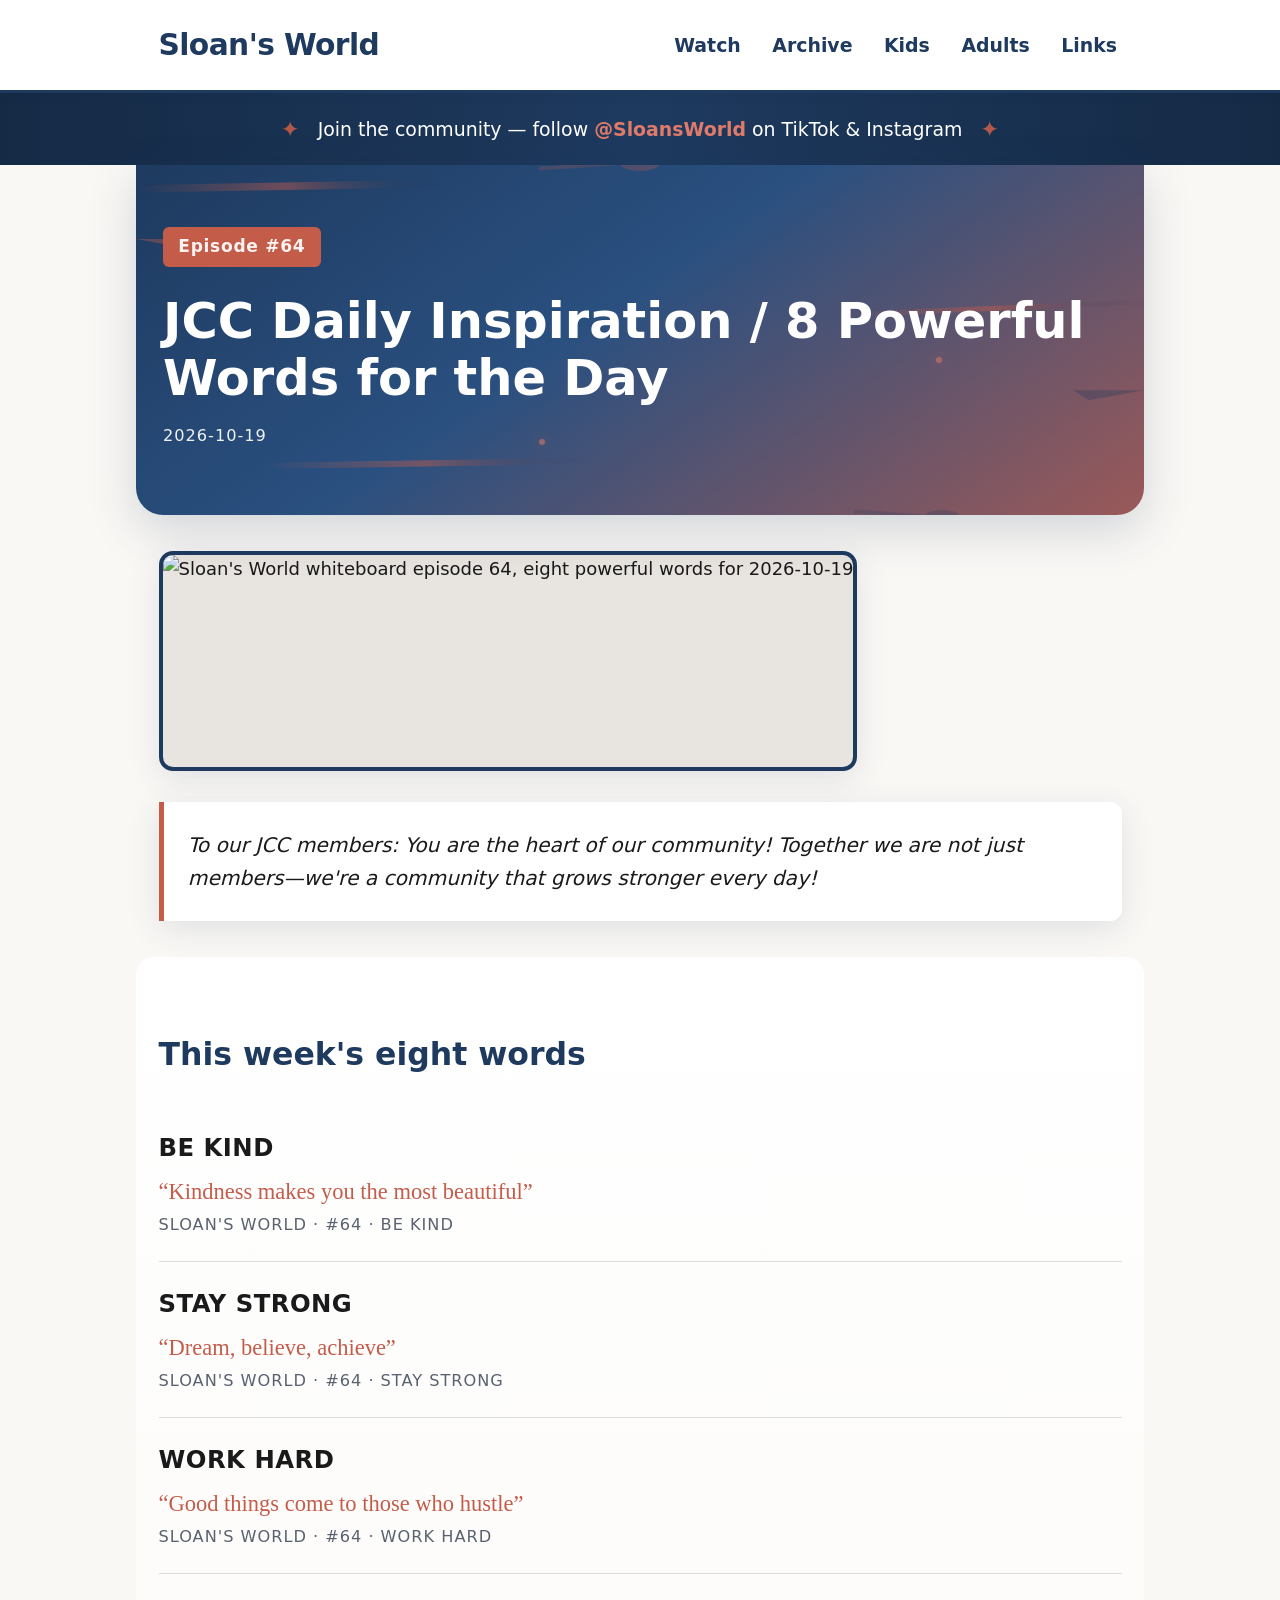
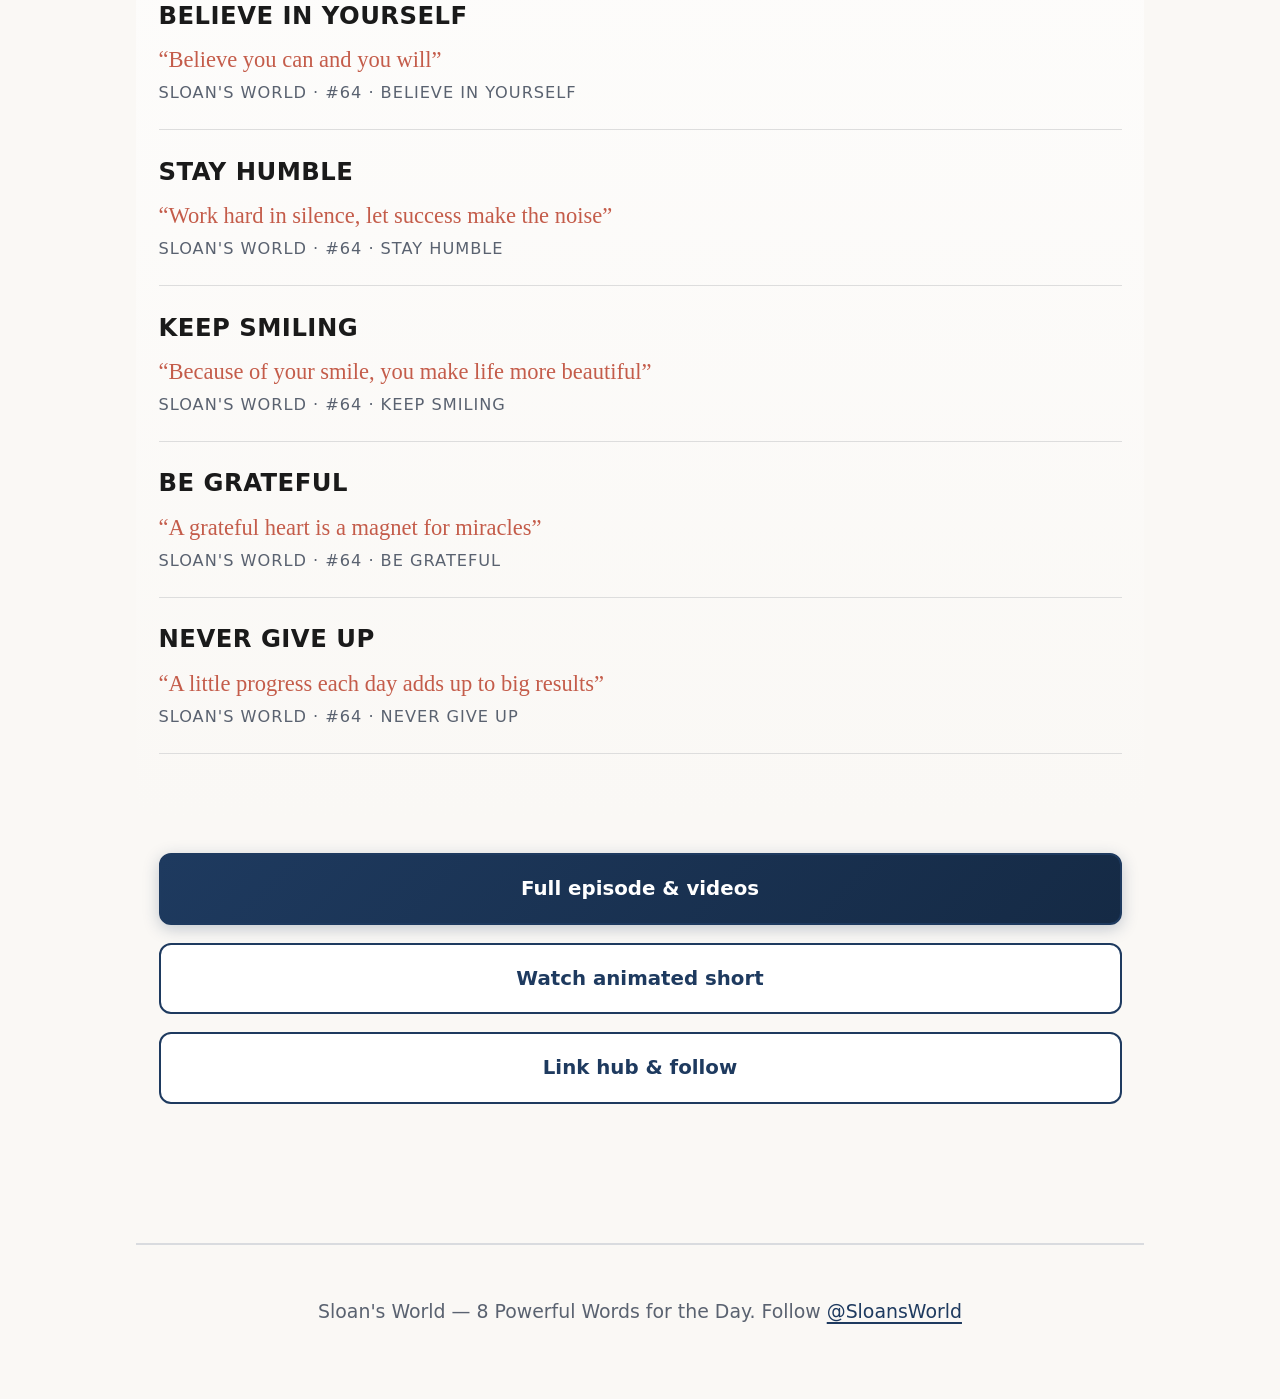
==== commit e7c6223d: "Rebuild archive 64 with CDN board hero image" ====
--- a/index.html
+++ b/index.html
@@ -1,3 +1,3 @@
-<!DOCTYPE html><html lang="en"> <head><meta charset="utf-8"><meta name="viewport" content="width=device-width, initial-scale=1, viewport-fit=cover"><meta name="description" content="JCC Daily Inspiration / 8 Powerful Words for the Day — 8 Powerful Words for the Day"><meta name="theme-color" content="#1E3A5F"><title>Episode #64 · Sloan&#39;s World</title><link rel="stylesheet" href="/sloans-world/_astro/adults.B_kPYeki.css"></head> <body> <header class="site-header"> <div class="inner"> <a class="logo" href="/sloans-world/">Sloan&#39;s World</a> <nav aria-label="Main"> <a href="/sloans-world/watch/">Watch</a> <a href="/sloans-world/archive/">Archive</a> <a href="/sloans-world/kids/">Kids</a> <a href="/sloans-world/adults/">Adults</a> <a href="/sloans-world/hub/">Links</a> </nav> </div> </header> <div class="social-proof"> <span class="social-proof__icon" aria-hidden="true">✦</span> <p class="social-proof__text">
+<!DOCTYPE html><html lang="en"> <head><meta charset="utf-8"><meta name="viewport" content="width=device-width, initial-scale=1, viewport-fit=cover"><meta name="description" content="JCC Daily Inspiration / 8 Powerful Words for the Day — 8 Powerful Words for the Day"><meta name="theme-color" content="#1E3A5F"><title>Episode #64 · Sloan&#39;s World</title><link rel="stylesheet" href="/_astro/adults.B_kPYeki.css"></head> <body> <header class="site-header"> <div class="inner"> <a class="logo" href="/">Sloan&#39;s World</a> <nav aria-label="Main"> <a href="/watch/">Watch</a> <a href="/archive/">Archive</a> <a href="/kids/">Kids</a> <a href="/adults/">Adults</a> <a href="/hub/">Links</a> </nav> </div> </header> <div class="social-proof"> <span class="social-proof__icon" aria-hidden="true">✦</span> <p class="social-proof__text">
 Join the community — follow <strong>@SloansWorld</strong> on TikTok &amp; Instagram
-</p> <span class="social-proof__icon" aria-hidden="true">✦</span> </div> <main class="wrap">  <div class="hero-banner"> <div class="hero-decor" aria-hidden="true"> <svg class="hero-decor__svg" viewBox="0 0 400 200" preserveAspectRatio="xMidYMid slice"> <defs> <linearGradient id="streakGrad" x1="0%" y1="0%" x2="100%" y2="0%"> <stop offset="0%" stop-color="#C45C4A" stop-opacity="0"></stop> <stop offset="50%" stop-color="#C45C4A" stop-opacity="0.85"></stop> <stop offset="100%" stop-color="#1E3A5F" stop-opacity="0"></stop> </linearGradient> </defs> <g class="hero-decor__streak hero-decor__streak--1"> <line x1="0" y1="40" x2="120" y2="38" stroke="url(#streakGrad)" stroke-width="3" stroke-linecap="round"></line> </g> <g class="hero-decor__streak hero-decor__streak--2"> <line x1="280" y1="90" x2="400" y2="85" stroke="url(#streakGrad)" stroke-width="2" stroke-linecap="round"></line> </g> <g class="hero-decor__streak hero-decor__streak--3"> <line x1="50" y1="150" x2="180" y2="148" stroke="url(#streakGrad)" stroke-width="2.5" stroke-linecap="round"></line> </g> <g class="hero-decor__jet hero-decor__jet--1"> <path d="M0 60 L28 60 L22 56 L28 60 L22 64 Z" fill="#C45C4A" opacity="0.7"></path> </g> <g class="hero-decor__jet hero-decor__jet--2"> <path d="M400 120 L372 120 L378 116 L372 120 L378 124 Z" fill="#1E3A5F" opacity="0.55"></path> </g> <g class="hero-decor__missile hero-decor__missile--1"> <ellipse cx="200" cy="30" rx="8" ry="3" fill="#C45C4A" opacity="0.5"></ellipse> <line x1="192" y1="30" x2="160" y2="32" stroke="#C45C4A" stroke-width="1.5" opacity="0.4"></line> </g> <g class="hero-decor__missile hero-decor__missile--2"> <ellipse cx="320" cy="170" rx="7" ry="2.5" fill="#1E3A5F" opacity="0.45"></ellipse> <line x1="313" y1="170" x2="285" y2="168" stroke="#1E3A5F" stroke-width="1.5" opacity="0.35"></line> </g> </svg> <span class="hero-decor__spark hero-decor__spark--1"></span> <span class="hero-decor__spark hero-decor__spark--2"></span> <span class="hero-decor__spark hero-decor__spark--3"></span> </div> <section class="hero"> <p class="episode-badge">Episode #64</p> <h1>JCC Daily Inspiration / 8 Powerful Words for the Day</h1> <p class="tag">2026-10-19</p> </section> </div> <img class="board-img" src="/sloans-world/images/episode-64-board.svg" alt="Sloan's World whiteboard episode 64, eight powerful words for 2026-10-19" width="1200" height="900" loading="eager"> <p class="community">To our JCC members: You are the heart of our community! Together we are not just members—we&#39;re a community that grows stronger every day!</p> <div class="section-gradient"> <h2>This week&apos;s eight words</h2> <ol class="word-list"> <li> <div class="headline">Be Kind</div> <div class="quote">&ldquo;Kindness makes you the most beautiful&rdquo;</div> <span class="tag">Sloan&#39;s World · #64 · Be Kind</span> </li><li> <div class="headline">Stay Strong</div> <div class="quote">&ldquo;Dream, believe, achieve&rdquo;</div> <span class="tag">Sloan&#39;s World · #64 · Stay Strong</span> </li><li> <div class="headline">Work Hard</div> <div class="quote">&ldquo;Good things come to those who hustle&rdquo;</div> <span class="tag">Sloan&#39;s World · #64 · Work Hard</span> </li><li> <div class="headline">Believe in Yourself</div> <div class="quote">&ldquo;Believe you can and you will&rdquo;</div> <span class="tag">Sloan&#39;s World · #64 · Believe in Yourself</span> </li><li> <div class="headline">Stay Humble</div> <div class="quote">&ldquo;Work hard in silence, let success make the noise&rdquo;</div> <span class="tag">Sloan&#39;s World · #64 · Stay Humble</span> </li><li> <div class="headline">Keep Smiling</div> <div class="quote">&ldquo;Because of your smile, you make life more beautiful&rdquo;</div> <span class="tag">Sloan&#39;s World · #64 · Keep Smiling</span> </li><li> <div class="headline">Be Grateful</div> <div class="quote">&ldquo;A grateful heart is a magnet for miracles&rdquo;</div> <span class="tag">Sloan&#39;s World · #64 · Be Grateful</span> </li><li> <div class="headline">Never Give Up</div> <div class="quote">&ldquo;A little progress each day adds up to big results&rdquo;</div> <span class="tag">Sloan&#39;s World · #64 · Never Give Up</span> </li> </ol> </div> <div class="btn-row"> <a class="btn btn-primary" href="/sloans-world/archive/64/">Full episode &amp; videos</a> <a class="btn btn-secondary" href="/sloans-world/watch/">Watch animated short</a> <a class="btn btn-secondary" href="/sloans-world/hub/">Link hub &amp; follow</a> </div>  </main> <footer class="wrap site-footer"> <p> Sloan&#39;s World — 8 Powerful Words for the Day. Follow  <a href="https://tiktok.com/@SloansWorld"> @SloansWorld </a> </p> </footer> </body></html>+</p> <span class="social-proof__icon" aria-hidden="true">✦</span> </div> <main class="wrap">  <div class="hero-banner"> <div class="hero-decor" aria-hidden="true"> <svg class="hero-decor__svg" viewBox="0 0 400 200" preserveAspectRatio="xMidYMid slice"> <defs> <linearGradient id="streakGrad" x1="0%" y1="0%" x2="100%" y2="0%"> <stop offset="0%" stop-color="#C45C4A" stop-opacity="0"></stop> <stop offset="50%" stop-color="#C45C4A" stop-opacity="0.85"></stop> <stop offset="100%" stop-color="#1E3A5F" stop-opacity="0"></stop> </linearGradient> </defs> <g class="hero-decor__streak hero-decor__streak--1"> <line x1="0" y1="40" x2="120" y2="38" stroke="url(#streakGrad)" stroke-width="3" stroke-linecap="round"></line> </g> <g class="hero-decor__streak hero-decor__streak--2"> <line x1="280" y1="90" x2="400" y2="85" stroke="url(#streakGrad)" stroke-width="2" stroke-linecap="round"></line> </g> <g class="hero-decor__streak hero-decor__streak--3"> <line x1="50" y1="150" x2="180" y2="148" stroke="url(#streakGrad)" stroke-width="2.5" stroke-linecap="round"></line> </g> <g class="hero-decor__jet hero-decor__jet--1"> <path d="M0 60 L28 60 L22 56 L28 60 L22 64 Z" fill="#C45C4A" opacity="0.7"></path> </g> <g class="hero-decor__jet hero-decor__jet--2"> <path d="M400 120 L372 120 L378 116 L372 120 L378 124 Z" fill="#1E3A5F" opacity="0.55"></path> </g> <g class="hero-decor__missile hero-decor__missile--1"> <ellipse cx="200" cy="30" rx="8" ry="3" fill="#C45C4A" opacity="0.5"></ellipse> <line x1="192" y1="30" x2="160" y2="32" stroke="#C45C4A" stroke-width="1.5" opacity="0.4"></line> </g> <g class="hero-decor__missile hero-decor__missile--2"> <ellipse cx="320" cy="170" rx="7" ry="2.5" fill="#1E3A5F" opacity="0.45"></ellipse> <line x1="313" y1="170" x2="285" y2="168" stroke="#1E3A5F" stroke-width="1.5" opacity="0.35"></line> </g> </svg> <span class="hero-decor__spark hero-decor__spark--1"></span> <span class="hero-decor__spark hero-decor__spark--2"></span> <span class="hero-decor__spark hero-decor__spark--3"></span> </div> <section class="hero"> <p class="episode-badge">Episode #64</p> <h1>JCC Daily Inspiration / 8 Powerful Words for the Day</h1> <p class="tag">2026-10-19</p> </section> </div> <img class="board-img" src="https://cdn.jsdelivr.net/gh/NeVoTM/sloans-world@main/images/episode-64-board.png" alt="Sloan's World whiteboard episode 64, eight powerful words for 2026-10-19" width="1200" height="900" loading="eager"> <p class="community">To our JCC members: You are the heart of our community! Together we are not just members—we&#39;re a community that grows stronger every day!</p> <div class="section-gradient"> <h2>This week&apos;s eight words</h2> <ol class="word-list"> <li> <div class="headline">Be Kind</div> <div class="quote">&ldquo;Kindness makes you the most beautiful&rdquo;</div> <span class="tag">Sloan&#39;s World · #64 · Be Kind</span> </li><li> <div class="headline">Stay Strong</div> <div class="quote">&ldquo;Dream, believe, achieve&rdquo;</div> <span class="tag">Sloan&#39;s World · #64 · Stay Strong</span> </li><li> <div class="headline">Work Hard</div> <div class="quote">&ldquo;Good things come to those who hustle&rdquo;</div> <span class="tag">Sloan&#39;s World · #64 · Work Hard</span> </li><li> <div class="headline">Believe in Yourself</div> <div class="quote">&ldquo;Believe you can and you will&rdquo;</div> <span class="tag">Sloan&#39;s World · #64 · Believe in Yourself</span> </li><li> <div class="headline">Stay Humble</div> <div class="quote">&ldquo;Work hard in silence, let success make the noise&rdquo;</div> <span class="tag">Sloan&#39;s World · #64 · Stay Humble</span> </li><li> <div class="headline">Keep Smiling</div> <div class="quote">&ldquo;Because of your smile, you make life more beautiful&rdquo;</div> <span class="tag">Sloan&#39;s World · #64 · Keep Smiling</span> </li><li> <div class="headline">Be Grateful</div> <div class="quote">&ldquo;A grateful heart is a magnet for miracles&rdquo;</div> <span class="tag">Sloan&#39;s World · #64 · Be Grateful</span> </li><li> <div class="headline">Never Give Up</div> <div class="quote">&ldquo;A little progress each day adds up to big results&rdquo;</div> <span class="tag">Sloan&#39;s World · #64 · Never Give Up</span> </li> </ol> </div> <div class="btn-row"> <a class="btn btn-primary" href="/archive/64/">Full episode &amp; videos</a> <a class="btn btn-secondary" href="/watch/">Watch animated short</a> <a class="btn btn-secondary" href="/hub/">Link hub &amp; follow</a> </div>  </main> <footer class="wrap site-footer"> <p> Sloan&#39;s World — 8 Powerful Words for the Day. Follow  <a href="https://tiktok.com/@SloansWorld"> @SloansWorld </a> </p> </footer> </body></html>
--- a/_astro/adults.B_kPYeki.css
+++ b/_astro/adults.B_kPYeki.css
@@ -0,0 +1 @@
+:root{--navy: #1e3a5f;--navy-deep: #152a45;--coral: #c45c4a;--coral-light: #e07a6a;--board: #faf8f5;--ink: #1a1a1a;--muted: #5a6270;--white: #ffffff;--shadow: 0 8px 32px rgba(30, 58, 95, .12);--shadow-lg: 0 16px 48px rgba(30, 58, 95, .18);--font-sans: system-ui, -apple-system, "Segoe UI", Roboto, sans-serif;--font-hand: "Segoe Print", "Bradley Hand", cursive;--font-size-base: 1.125rem;--touch-min: 3rem;--video-max-w: min(100%, 28rem);--video-aspect: 9 / 16;--safe-top: env(safe-area-inset-top, 0px);--safe-bottom: env(safe-area-inset-bottom, 0px);--safe-left: env(safe-area-inset-left, 0px);--safe-right: env(safe-area-inset-right, 0px);--wrap-max: 56rem}*,*:before,*:after{box-sizing:border-box}html{font-family:var(--font-sans);font-size:var(--font-size-base);color:var(--ink);background:var(--board);line-height:1.6;-webkit-text-size-adjust:100%}body{margin:0;min-height:100vh;min-height:100dvh;padding-left:var(--safe-left);padding-right:var(--safe-right)}a{color:var(--navy);text-decoration-thickness:2px;text-underline-offset:4px}a:hover{color:var(--coral)}.wrap{max-width:var(--wrap-max);margin:0 auto;padding:1.75rem 1.25rem calc(3rem + var(--safe-bottom));padding-left:max(1.25rem,var(--safe-left));padding-right:max(1.25rem,var(--safe-right))}.site-header{position:sticky;top:0;z-index:100;padding-top:var(--safe-top);background:#ffffffeb;backdrop-filter:blur(12px);border-bottom:3px solid var(--navy);box-shadow:0 2px 12px #1e3a5f0f}.site-header .inner{max-width:var(--wrap-max);margin:0 auto;display:flex;flex-wrap:wrap;align-items:center;justify-content:space-between;gap:.75rem 1rem;padding:1rem 1.25rem;padding-left:max(1.25rem,var(--safe-left));padding-right:max(1.25rem,var(--safe-right))}.logo{font-size:clamp(1.35rem,4vw,1.65rem);font-weight:800;color:var(--navy);text-decoration:none;letter-spacing:-.02em}nav{display:flex;flex-wrap:wrap;gap:.5rem 1.25rem;font-size:1.05rem}nav a{text-decoration:none;font-weight:700;padding:.5rem .25rem;min-height:var(--touch-min);display:inline-flex;align-items:center}.social-proof{display:flex;align-items:center;justify-content:center;flex-wrap:wrap;gap:.75rem 1rem;padding:1rem 1.25rem;background:linear-gradient(90deg,var(--navy-deep),var(--navy),var(--navy-deep));color:var(--white);text-align:center;font-size:1.05rem}.social-proof__text{margin:0}.social-proof__text strong{color:var(--coral-light)}.social-proof__icon{font-size:1.25rem;color:var(--coral);opacity:.9}.hero-banner{position:relative;overflow:hidden;margin:-1.75rem -1.25rem 2rem;margin-left:calc(-1*max(1.25rem,var(--safe-left)));margin-right:calc(-1*max(1.25rem,var(--safe-right)));padding:2.5rem 1.5rem 2.75rem;background:linear-gradient(145deg,var(--navy) 0%,#2a5080 45%,var(--coral) 120%);color:var(--white);border-radius:0 0 1.5rem 1.5rem;box-shadow:var(--shadow-lg)}.hero-banner .hero h1,.hero-banner h1{font-size:clamp(2rem,6vw,2.75rem);margin:.5rem 0 .35rem;color:var(--white);line-height:1.15;font-weight:800}.hero-banner .tag,.hero-banner .episode-badge{color:#ffffffeb}.hero-banner .episode-badge{background:var(--coral);font-size:.95rem;padding:.35rem .85rem}.hero{margin:2rem 0;position:relative;z-index:1}.hero h1{font-size:clamp(1.85rem,5vw,2.5rem);color:var(--navy);margin:0 0 .5rem;font-weight:800;line-height:1.2}.hero-banner .hero{margin:0}.hero-decor{position:absolute;inset:0;pointer-events:none;opacity:.55}.hero-decor__svg{width:100%;height:100%}.hero-decor__streak--1{animation:streak-drift 8s ease-in-out infinite}.hero-decor__streak--2{animation:streak-drift 11s ease-in-out infinite reverse}.hero-decor__streak--3{animation:streak-drift 9s ease-in-out infinite 1s}.hero-decor__jet--1{animation:jet-fly 14s linear infinite}.hero-decor__jet--2{animation:jet-fly-rev 18s linear infinite}.hero-decor__missile--1{animation:missile-glide 12s ease-in-out infinite}.hero-decor__missile--2{animation:missile-glide 15s ease-in-out infinite 2s reverse}.hero-decor__spark{position:absolute;width:6px;height:6px;border-radius:50%;background:var(--coral-light);box-shadow:0 0 12px var(--coral)}.hero-decor__spark--1{top:25%;left:15%;animation:spark-pulse 3s ease-in-out infinite}.hero-decor__spark--2{top:55%;right:20%;animation:spark-pulse 4s ease-in-out infinite .5s}.hero-decor__spark--3{bottom:20%;left:40%;animation:spark-pulse 3.5s ease-in-out infinite 1s}@keyframes streak-drift{0%,to{transform:translate(0);opacity:.4}50%{transform:translate(24px);opacity:1}}@keyframes jet-fly{0%{transform:translate(-40px)}to{transform:translate(440px)}}@keyframes jet-fly-rev{0%{transform:translate(40px)}to{transform:translate(-440px)}}@keyframes missile-glide{0%,to{transform:translate(0) rotate(0)}50%{transform:translate(30px,-8px) rotate(2deg)}}@keyframes spark-pulse{0%,to{opacity:.3;transform:scale(.8)}50%{opacity:1;transform:scale(1.2)}}@media(prefers-reduced-motion:reduce){.hero-decor__streak,.hero-decor__jet,.hero-decor__missile,.hero-decor__spark{animation:none!important}}.episode-badge{display:inline-block;background:var(--navy);color:#fff;padding:.35rem .85rem;border-radius:6px;font-size:.95rem;font-weight:700;letter-spacing:.04em}.section-gradient{background:linear-gradient(180deg,var(--white) 0%,var(--board) 100%);margin:2rem -1.25rem;margin-left:calc(-1*max(1.25rem,var(--safe-left)));margin-right:calc(-1*max(1.25rem,var(--safe-right)));padding:2rem max(1.25rem,var(--safe-left));border-radius:1rem}.episode-grid{display:grid;grid-template-columns:1fr;gap:1.25rem;margin:1.5rem 0;list-style:none;padding:0}@media(min-width:390px){.episode-grid{grid-template-columns:repeat(auto-fill,minmax(min(100%,18rem),1fr))}}.episode-card{background:var(--white);border-radius:14px;border:2px solid rgba(30,58,95,.12);box-shadow:var(--shadow);padding:1.35rem 1.25rem;transition:transform .2s ease,box-shadow .2s ease}.episode-card:hover{transform:translateY(-3px);box-shadow:var(--shadow-lg);border-color:var(--coral)}.episode-card a{text-decoration:none;font-size:1.2rem}.episode-card .tag{margin-top:.5rem;font-size:.9rem}.board-img{width:100%;border-radius:14px;border:4px solid var(--navy);background:#e8e4df;min-height:220px;object-fit:cover;box-shadow:var(--shadow)}.video-frame{margin:0 auto 1.75rem;max-width:var(--video-max-w)}.video-frame__aspect{position:relative;width:100%;aspect-ratio:var(--video-aspect);max-height:min(85dvh,calc(100dvh - var(--safe-top) - var(--safe-bottom) - 8rem));margin:0 auto;border-radius:16px;overflow:hidden;border:4px solid var(--navy);background:#0a0a0a;box-shadow:var(--shadow-lg)}.video-frame__video{position:absolute;inset:0;width:100%;height:100%;object-fit:contain}.video-frame[data-fit=cover] .video-frame__video{object-fit:cover}.video-frame__caption{margin-top:.75rem;text-align:center;font-size:1.05rem;font-weight:700;color:var(--navy)}.shorts-grid{display:grid;grid-template-columns:1fr;gap:1.5rem;margin-top:1.25rem}@media(min-width:390px){.shorts-grid{grid-template-columns:repeat(auto-fill,minmax(min(100%,16rem),1fr))}}@media(min-width:768px){.video-frame{max-width:min(28rem,100%)}}.word-list{list-style:none;padding:0;margin:1.5rem 0}.word-list li{padding:1.25rem 0;border-bottom:1px solid #ddd}.word-list .headline{font-size:1.35rem;font-weight:800;text-transform:uppercase;color:var(--ink);letter-spacing:.02em}.word-list .quote{font-family:var(--font-hand);color:var(--coral);font-size:1.25rem;margin-top:.35rem}.tag{font-size:.9rem;text-transform:uppercase;letter-spacing:.06em;color:var(--muted)}h2{font-size:clamp(1.4rem,4vw,1.75rem);color:var(--navy);margin-top:2rem}.btn-row{display:flex;flex-direction:column;gap:1rem;margin:1.75rem 0}.btn{display:flex;align-items:center;justify-content:center;text-align:center;padding:1rem 1.25rem;min-height:var(--touch-min);border-radius:12px;font-weight:700;font-size:1.1rem;text-decoration:none;border:2px solid var(--navy);transition:transform .15s ease,background .15s ease}.btn:active{transform:scale(.98)}.btn-primary{background:linear-gradient(135deg,var(--navy),var(--navy-deep));color:#fff;border-color:var(--navy);box-shadow:0 4px 16px #1e3a5f40}.btn-primary:hover{background:var(--coral);border-color:var(--coral);color:#fff}.btn-secondary{background:#fff;color:var(--navy)}.btn-secondary:hover{background:var(--board);color:var(--coral)}.hub .btn{font-size:1.12rem}.hub-links{display:flex;flex-direction:column;gap:1rem}.hub-links .btn:before{margin-right:.5rem;font-size:1.35rem}.hub-links .btn--watch:before{content:"▶"}.hub-links .btn--social:before{content:"★"}footer.site-footer{margin-top:3rem;padding-top:1.75rem;border-top:2px solid rgba(30,58,95,.15);font-size:1.05rem;color:var(--muted);text-align:center}.community{font-style:italic;background:#fff;padding:1.5rem 1.35rem;border-left:5px solid var(--coral);margin:1.75rem 0;border-radius:0 12px 12px 0;font-size:1.12rem;box-shadow:var(--shadow)}@media(min-width:390px)and (max-width:430px){:root{--font-size-base: 1.125rem}.video-frame__aspect{max-height:min(78dvh,720px)}}
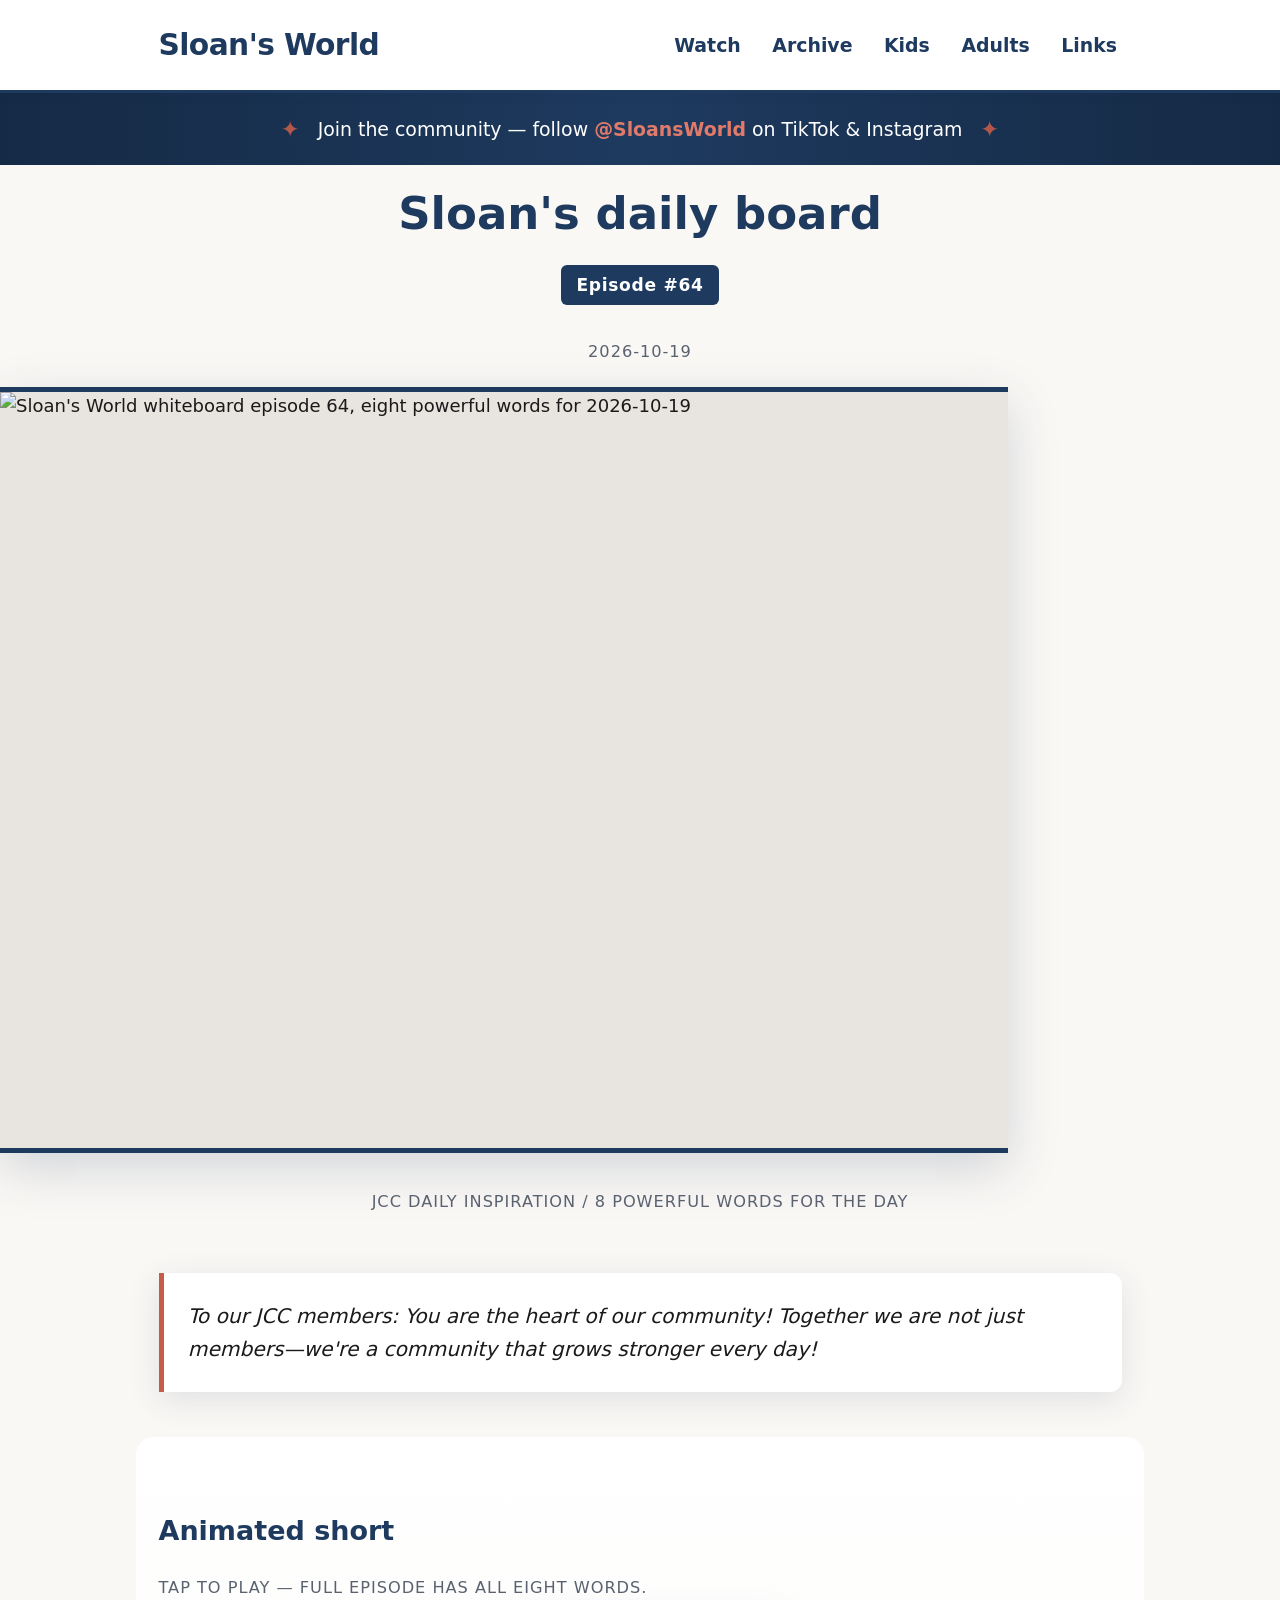
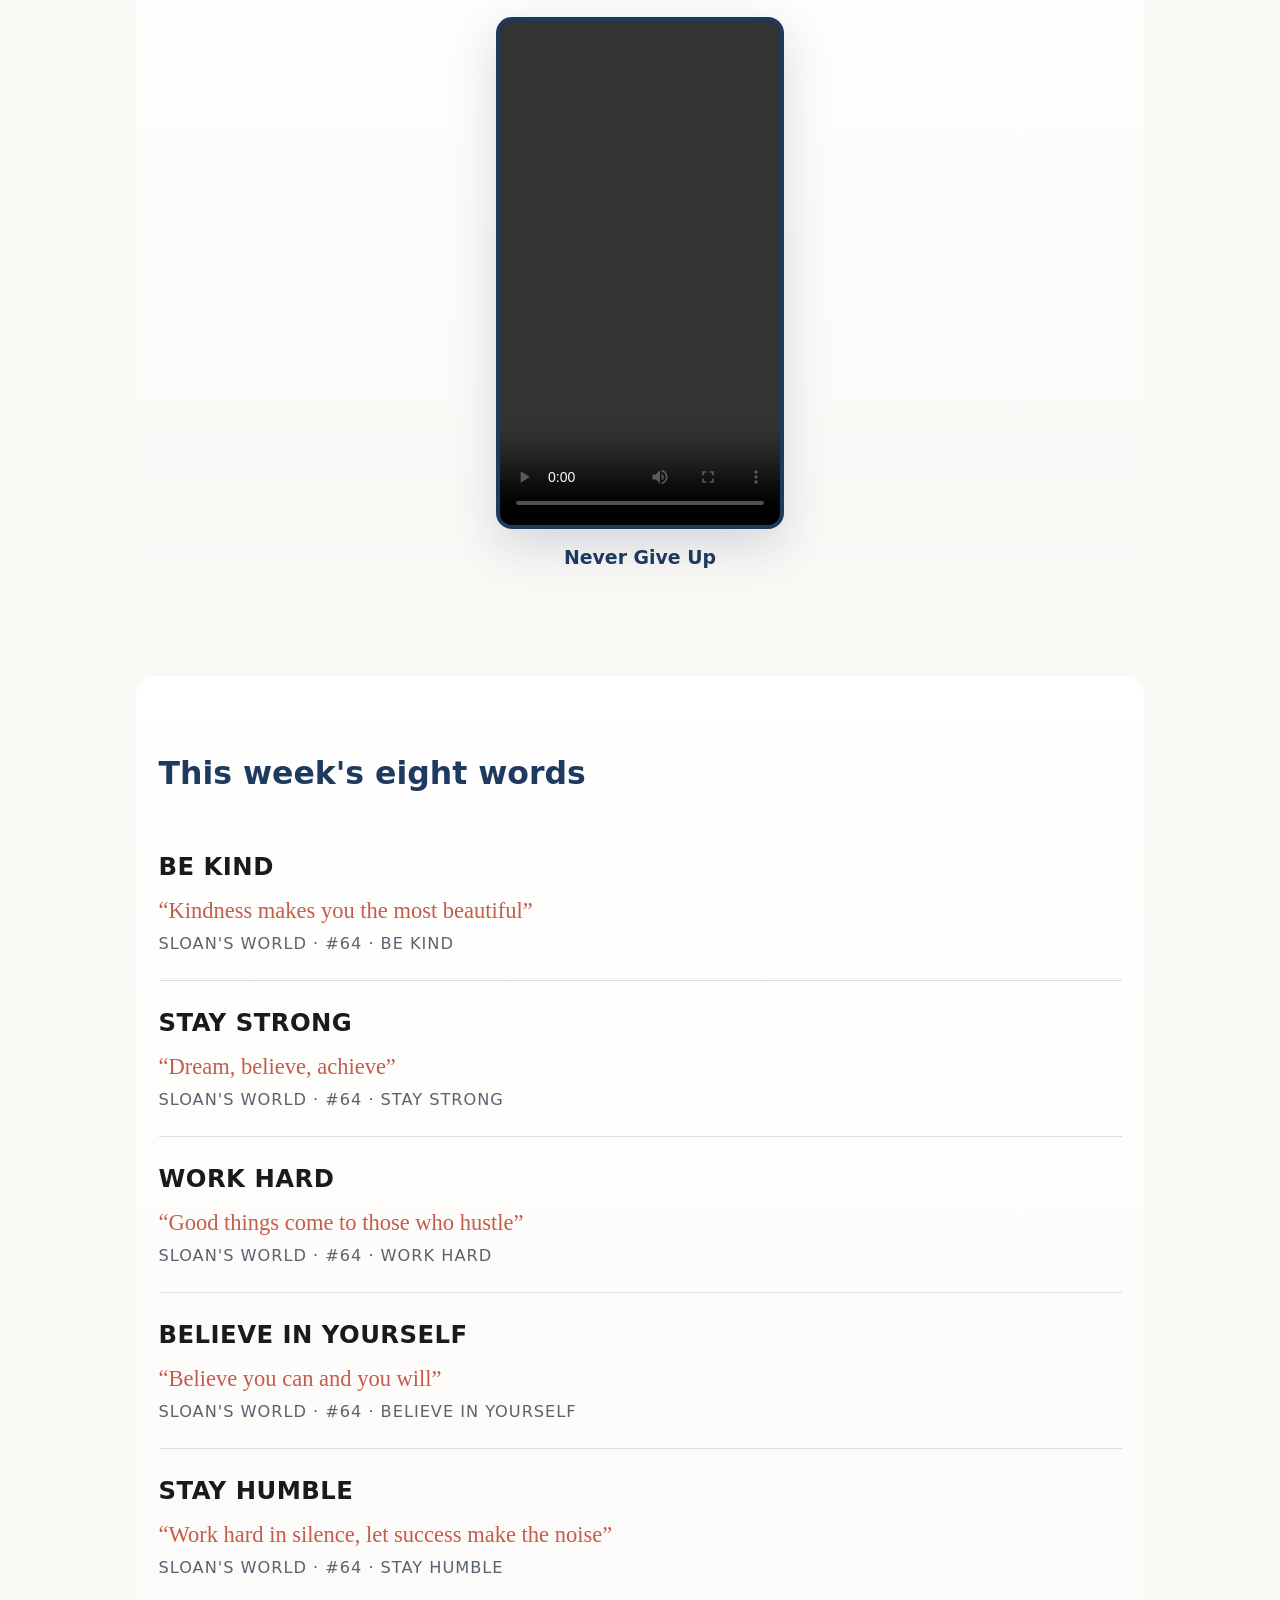
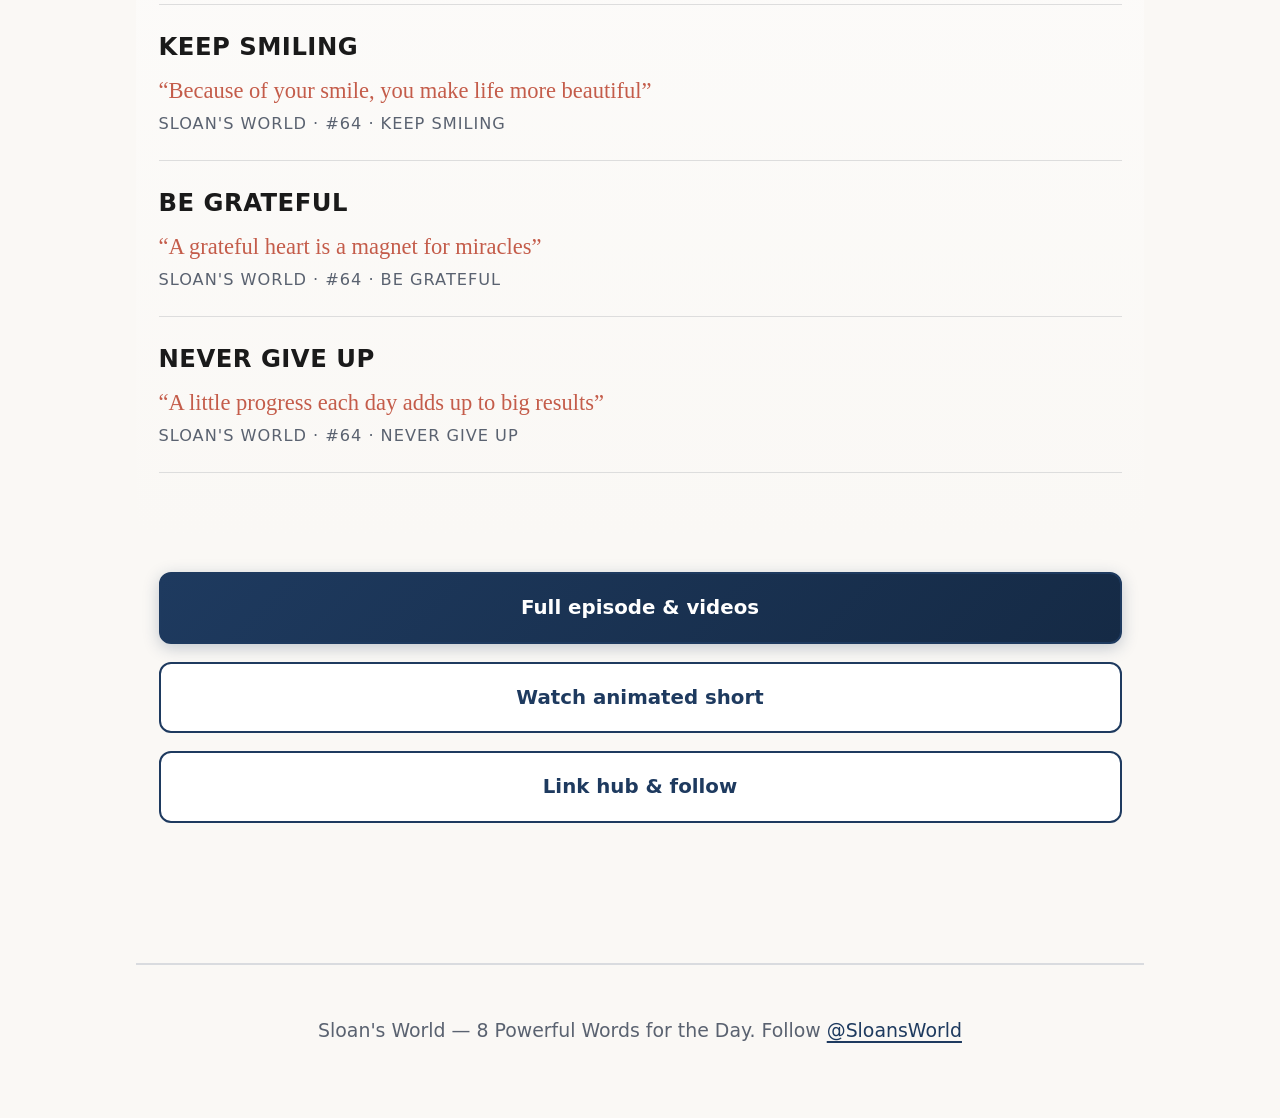
==== commit 2a2cb82c: "Deploy: full-bleed board hero (archive/64 + home)." ====
--- a/index.html
+++ b/index.html
@@ -1,3 +1,3 @@
-<!DOCTYPE html><html lang="en"> <head><meta charset="utf-8"><meta name="viewport" content="width=device-width, initial-scale=1, viewport-fit=cover"><meta name="description" content="JCC Daily Inspiration / 8 Powerful Words for the Day — 8 Powerful Words for the Day"><meta name="theme-color" content="#1E3A5F"><title>Episode #64 · Sloan&#39;s World</title><link rel="stylesheet" href="/_astro/adults.B_kPYeki.css"></head> <body> <header class="site-header"> <div class="inner"> <a class="logo" href="/">Sloan&#39;s World</a> <nav aria-label="Main"> <a href="/watch/">Watch</a> <a href="/archive/">Archive</a> <a href="/kids/">Kids</a> <a href="/adults/">Adults</a> <a href="/hub/">Links</a> </nav> </div> </header> <div class="social-proof"> <span class="social-proof__icon" aria-hidden="true">✦</span> <p class="social-proof__text">
+<!DOCTYPE html><html lang="en"> <head><meta charset="utf-8"><meta name="viewport" content="width=device-width, initial-scale=1, viewport-fit=cover"><meta name="description" content="JCC Daily Inspiration / 8 Powerful Words for the Day — 8 Powerful Words for the Day"><meta name="theme-color" content="#1E3A5F"><title>Episode #64 · Sloan&#39;s World</title><link rel="stylesheet" href="/_astro/adults.BAHHFyd1.css"></head> <body> <header class="site-header"> <div class="inner"> <a class="logo" href="/">Sloan&#39;s World</a> <nav aria-label="Main"> <a href="/watch/">Watch</a> <a href="/archive/">Archive</a> <a href="/kids/">Kids</a> <a href="/adults/">Adults</a> <a href="/hub/">Links</a> </nav> </div> </header> <div class="social-proof"> <span class="social-proof__icon" aria-hidden="true">✦</span> <p class="social-proof__text">
 Join the community — follow <strong>@SloansWorld</strong> on TikTok &amp; Instagram
-</p> <span class="social-proof__icon" aria-hidden="true">✦</span> </div> <main class="wrap">  <div class="hero-banner"> <div class="hero-decor" aria-hidden="true"> <svg class="hero-decor__svg" viewBox="0 0 400 200" preserveAspectRatio="xMidYMid slice"> <defs> <linearGradient id="streakGrad" x1="0%" y1="0%" x2="100%" y2="0%"> <stop offset="0%" stop-color="#C45C4A" stop-opacity="0"></stop> <stop offset="50%" stop-color="#C45C4A" stop-opacity="0.85"></stop> <stop offset="100%" stop-color="#1E3A5F" stop-opacity="0"></stop> </linearGradient> </defs> <g class="hero-decor__streak hero-decor__streak--1"> <line x1="0" y1="40" x2="120" y2="38" stroke="url(#streakGrad)" stroke-width="3" stroke-linecap="round"></line> </g> <g class="hero-decor__streak hero-decor__streak--2"> <line x1="280" y1="90" x2="400" y2="85" stroke="url(#streakGrad)" stroke-width="2" stroke-linecap="round"></line> </g> <g class="hero-decor__streak hero-decor__streak--3"> <line x1="50" y1="150" x2="180" y2="148" stroke="url(#streakGrad)" stroke-width="2.5" stroke-linecap="round"></line> </g> <g class="hero-decor__jet hero-decor__jet--1"> <path d="M0 60 L28 60 L22 56 L28 60 L22 64 Z" fill="#C45C4A" opacity="0.7"></path> </g> <g class="hero-decor__jet hero-decor__jet--2"> <path d="M400 120 L372 120 L378 116 L372 120 L378 124 Z" fill="#1E3A5F" opacity="0.55"></path> </g> <g class="hero-decor__missile hero-decor__missile--1"> <ellipse cx="200" cy="30" rx="8" ry="3" fill="#C45C4A" opacity="0.5"></ellipse> <line x1="192" y1="30" x2="160" y2="32" stroke="#C45C4A" stroke-width="1.5" opacity="0.4"></line> </g> <g class="hero-decor__missile hero-decor__missile--2"> <ellipse cx="320" cy="170" rx="7" ry="2.5" fill="#1E3A5F" opacity="0.45"></ellipse> <line x1="313" y1="170" x2="285" y2="168" stroke="#1E3A5F" stroke-width="1.5" opacity="0.35"></line> </g> </svg> <span class="hero-decor__spark hero-decor__spark--1"></span> <span class="hero-decor__spark hero-decor__spark--2"></span> <span class="hero-decor__spark hero-decor__spark--3"></span> </div> <section class="hero"> <p class="episode-badge">Episode #64</p> <h1>JCC Daily Inspiration / 8 Powerful Words for the Day</h1> <p class="tag">2026-10-19</p> </section> </div> <img class="board-img" src="https://cdn.jsdelivr.net/gh/NeVoTM/sloans-world@main/images/episode-64-board.png" alt="Sloan's World whiteboard episode 64, eight powerful words for 2026-10-19" width="1200" height="900" loading="eager"> <p class="community">To our JCC members: You are the heart of our community! Together we are not just members—we&#39;re a community that grows stronger every day!</p> <div class="section-gradient"> <h2>This week&apos;s eight words</h2> <ol class="word-list"> <li> <div class="headline">Be Kind</div> <div class="quote">&ldquo;Kindness makes you the most beautiful&rdquo;</div> <span class="tag">Sloan&#39;s World · #64 · Be Kind</span> </li><li> <div class="headline">Stay Strong</div> <div class="quote">&ldquo;Dream, believe, achieve&rdquo;</div> <span class="tag">Sloan&#39;s World · #64 · Stay Strong</span> </li><li> <div class="headline">Work Hard</div> <div class="quote">&ldquo;Good things come to those who hustle&rdquo;</div> <span class="tag">Sloan&#39;s World · #64 · Work Hard</span> </li><li> <div class="headline">Believe in Yourself</div> <div class="quote">&ldquo;Believe you can and you will&rdquo;</div> <span class="tag">Sloan&#39;s World · #64 · Believe in Yourself</span> </li><li> <div class="headline">Stay Humble</div> <div class="quote">&ldquo;Work hard in silence, let success make the noise&rdquo;</div> <span class="tag">Sloan&#39;s World · #64 · Stay Humble</span> </li><li> <div class="headline">Keep Smiling</div> <div class="quote">&ldquo;Because of your smile, you make life more beautiful&rdquo;</div> <span class="tag">Sloan&#39;s World · #64 · Keep Smiling</span> </li><li> <div class="headline">Be Grateful</div> <div class="quote">&ldquo;A grateful heart is a magnet for miracles&rdquo;</div> <span class="tag">Sloan&#39;s World · #64 · Be Grateful</span> </li><li> <div class="headline">Never Give Up</div> <div class="quote">&ldquo;A little progress each day adds up to big results&rdquo;</div> <span class="tag">Sloan&#39;s World · #64 · Never Give Up</span> </li> </ol> </div> <div class="btn-row"> <a class="btn btn-primary" href="/archive/64/">Full episode &amp; videos</a> <a class="btn btn-secondary" href="/watch/">Watch animated short</a> <a class="btn btn-secondary" href="/hub/">Link hub &amp; follow</a> </div>  </main> <footer class="wrap site-footer"> <p> Sloan&#39;s World — 8 Powerful Words for the Day. Follow  <a href="https://tiktok.com/@SloansWorld"> @SloansWorld </a> </p> </footer> </body></html>+</p> <span class="social-proof__icon" aria-hidden="true">✦</span> </div> <main class="wrap">  <section class="board-spotlight"> <h1 class="board-spotlight__title">Sloan&apos;s daily board</h1> <div class="board-spotlight__meta"> <p class="episode-badge">Episode #64</p> <p class="tag">2026-10-19</p> </div> <figure class="board-hero-wrap"> <img class="board-hero" src="https://cdn.jsdelivr.net/gh/NeVoTM/sloans-world@main/images/episode-64-board.png" srcset="https://cdn.jsdelivr.net/gh/NeVoTM/sloans-world@main/images/episode-64-board.png 1200w" sizes="100vw" alt="Sloan's World whiteboard episode 64, eight powerful words for 2026-10-19" width="1200" height="900" loading="eager" decoding="async" fetchpriority="high"> </figure> <p class="tag" style="text-align: center; margin: 0.75rem 1rem 0;">JCC Daily Inspiration / 8 Powerful Words for the Day</p> </section> <p class="community">To our JCC members: You are the heart of our community! Together we are not just members—we&#39;re a community that grows stronger every day!</p> <section class="videos-secondary section-gradient"> <h2>Animated short</h2> <p class="tag">Tap to play — full episode has all eight words.</p> <figure class="video-frame" data-fit="contain"> <div class="video-frame__aspect"> <video class="video-frame__video" controls playsinline preload="metadata" width="1080" height="1920" title="Never Give Up"> <source src="https://cdn.jsdelivr.net/gh/NeVoTM/sloans-world@main/videos/SW64_never-give-up_animated.mp4" type="video/mp4">  </video> </div> <figcaption class="video-frame__caption">Never Give Up</figcaption> </figure> </section><div class="section-gradient"> <h2>This week&apos;s eight words</h2> <ol class="word-list"> <li> <div class="headline">Be Kind</div> <div class="quote">&ldquo;Kindness makes you the most beautiful&rdquo;</div> <span class="tag">Sloan&#39;s World · #64 · Be Kind</span> </li><li> <div class="headline">Stay Strong</div> <div class="quote">&ldquo;Dream, believe, achieve&rdquo;</div> <span class="tag">Sloan&#39;s World · #64 · Stay Strong</span> </li><li> <div class="headline">Work Hard</div> <div class="quote">&ldquo;Good things come to those who hustle&rdquo;</div> <span class="tag">Sloan&#39;s World · #64 · Work Hard</span> </li><li> <div class="headline">Believe in Yourself</div> <div class="quote">&ldquo;Believe you can and you will&rdquo;</div> <span class="tag">Sloan&#39;s World · #64 · Believe in Yourself</span> </li><li> <div class="headline">Stay Humble</div> <div class="quote">&ldquo;Work hard in silence, let success make the noise&rdquo;</div> <span class="tag">Sloan&#39;s World · #64 · Stay Humble</span> </li><li> <div class="headline">Keep Smiling</div> <div class="quote">&ldquo;Because of your smile, you make life more beautiful&rdquo;</div> <span class="tag">Sloan&#39;s World · #64 · Keep Smiling</span> </li><li> <div class="headline">Be Grateful</div> <div class="quote">&ldquo;A grateful heart is a magnet for miracles&rdquo;</div> <span class="tag">Sloan&#39;s World · #64 · Be Grateful</span> </li><li> <div class="headline">Never Give Up</div> <div class="quote">&ldquo;A little progress each day adds up to big results&rdquo;</div> <span class="tag">Sloan&#39;s World · #64 · Never Give Up</span> </li> </ol> </div> <div class="btn-row"> <a class="btn btn-primary" href="/archive/64/">Full episode &amp; videos</a> <a class="btn btn-secondary" href="/watch/">Watch animated short</a> <a class="btn btn-secondary" href="/hub/">Link hub &amp; follow</a> </div>  </main> <footer class="wrap site-footer"> <p> Sloan&#39;s World — 8 Powerful Words for the Day. Follow  <a href="https://tiktok.com/@SloansWorld"> @SloansWorld </a> </p> </footer> </body></html>
--- a/_astro/adults.BAHHFyd1.css
+++ b/_astro/adults.BAHHFyd1.css
@@ -0,0 +1 @@
+:root{--navy: #1e3a5f;--navy-deep: #152a45;--coral: #c45c4a;--coral-light: #e07a6a;--board: #faf8f5;--ink: #1a1a1a;--muted: #5a6270;--white: #ffffff;--shadow: 0 8px 32px rgba(30, 58, 95, .12);--shadow-lg: 0 16px 48px rgba(30, 58, 95, .18);--font-sans: system-ui, -apple-system, "Segoe UI", Roboto, sans-serif;--font-hand: "Segoe Print", "Bradley Hand", cursive;--font-size-base: 1.125rem;--touch-min: 3rem;--video-max-w: min(100%, 28rem);--video-aspect: 9 / 16;--safe-top: env(safe-area-inset-top, 0px);--safe-bottom: env(safe-area-inset-bottom, 0px);--safe-left: env(safe-area-inset-left, 0px);--safe-right: env(safe-area-inset-right, 0px);--wrap-max: 56rem}*,*:before,*:after{box-sizing:border-box}html{font-family:var(--font-sans);font-size:var(--font-size-base);color:var(--ink);background:var(--board);line-height:1.6;-webkit-text-size-adjust:100%}body{margin:0;min-height:100vh;min-height:100dvh;padding-left:var(--safe-left);padding-right:var(--safe-right)}a{color:var(--navy);text-decoration-thickness:2px;text-underline-offset:4px}a:hover{color:var(--coral)}.wrap{max-width:var(--wrap-max);margin:0 auto;padding:1.75rem 1.25rem calc(3rem + var(--safe-bottom));padding-left:max(1.25rem,var(--safe-left));padding-right:max(1.25rem,var(--safe-right))}.site-header{position:sticky;top:0;z-index:100;padding-top:var(--safe-top);background:#ffffffeb;backdrop-filter:blur(12px);border-bottom:3px solid var(--navy);box-shadow:0 2px 12px #1e3a5f0f}.site-header .inner{max-width:var(--wrap-max);margin:0 auto;display:flex;flex-wrap:wrap;align-items:center;justify-content:space-between;gap:.75rem 1rem;padding:1rem 1.25rem;padding-left:max(1.25rem,var(--safe-left));padding-right:max(1.25rem,var(--safe-right))}.logo{font-size:clamp(1.35rem,4vw,1.65rem);font-weight:800;color:var(--navy);text-decoration:none;letter-spacing:-.02em}nav{display:flex;flex-wrap:wrap;gap:.5rem 1.25rem;font-size:1.05rem}nav a{text-decoration:none;font-weight:700;padding:.5rem .25rem;min-height:var(--touch-min);display:inline-flex;align-items:center}.social-proof{display:flex;align-items:center;justify-content:center;flex-wrap:wrap;gap:.75rem 1rem;padding:1rem 1.25rem;background:linear-gradient(90deg,var(--navy-deep),var(--navy),var(--navy-deep));color:var(--white);text-align:center;font-size:1.05rem}.social-proof__text{margin:0}.social-proof__text strong{color:var(--coral-light)}.social-proof__icon{font-size:1.25rem;color:var(--coral);opacity:.9}.hero-banner{position:relative;overflow:hidden;margin:-1.75rem -1.25rem 2rem;margin-left:calc(-1*max(1.25rem,var(--safe-left)));margin-right:calc(-1*max(1.25rem,var(--safe-right)));padding:2.5rem 1.5rem 2.75rem;background:linear-gradient(145deg,var(--navy) 0%,#2a5080 45%,var(--coral) 120%);color:var(--white);border-radius:0 0 1.5rem 1.5rem;box-shadow:var(--shadow-lg)}.hero-banner .hero h1,.hero-banner h1{font-size:clamp(2rem,6vw,2.75rem);margin:.5rem 0 .35rem;color:var(--white);line-height:1.15;font-weight:800}.hero-banner .tag,.hero-banner .episode-badge{color:#ffffffeb}.hero-banner .episode-badge{background:var(--coral);font-size:.95rem;padding:.35rem .85rem}.hero{margin:2rem 0;position:relative;z-index:1}.hero h1{font-size:clamp(1.85rem,5vw,2.5rem);color:var(--navy);margin:0 0 .5rem;font-weight:800;line-height:1.2}.hero-banner .hero{margin:0}.hero-decor{position:absolute;inset:0;pointer-events:none;opacity:.55}.hero-decor__svg{width:100%;height:100%}.hero-decor__streak--1{animation:streak-drift 8s ease-in-out infinite}.hero-decor__streak--2{animation:streak-drift 11s ease-in-out infinite reverse}.hero-decor__streak--3{animation:streak-drift 9s ease-in-out infinite 1s}.hero-decor__jet--1{animation:jet-fly 14s linear infinite}.hero-decor__jet--2{animation:jet-fly-rev 18s linear infinite}.hero-decor__missile--1{animation:missile-glide 12s ease-in-out infinite}.hero-decor__missile--2{animation:missile-glide 15s ease-in-out infinite 2s reverse}.hero-decor__spark{position:absolute;width:6px;height:6px;border-radius:50%;background:var(--coral-light);box-shadow:0 0 12px var(--coral)}.hero-decor__spark--1{top:25%;left:15%;animation:spark-pulse 3s ease-in-out infinite}.hero-decor__spark--2{top:55%;right:20%;animation:spark-pulse 4s ease-in-out infinite .5s}.hero-decor__spark--3{bottom:20%;left:40%;animation:spark-pulse 3.5s ease-in-out infinite 1s}@keyframes streak-drift{0%,to{transform:translate(0);opacity:.4}50%{transform:translate(24px);opacity:1}}@keyframes jet-fly{0%{transform:translate(-40px)}to{transform:translate(440px)}}@keyframes jet-fly-rev{0%{transform:translate(40px)}to{transform:translate(-440px)}}@keyframes missile-glide{0%,to{transform:translate(0) rotate(0)}50%{transform:translate(30px,-8px) rotate(2deg)}}@keyframes spark-pulse{0%,to{opacity:.3;transform:scale(.8)}50%{opacity:1;transform:scale(1.2)}}@media(prefers-reduced-motion:reduce){.hero-decor__streak,.hero-decor__jet,.hero-decor__missile,.hero-decor__spark{animation:none!important}}.episode-badge{display:inline-block;background:var(--navy);color:#fff;padding:.35rem .85rem;border-radius:6px;font-size:.95rem;font-weight:700;letter-spacing:.04em}.section-gradient{background:linear-gradient(180deg,var(--white) 0%,var(--board) 100%);margin:2rem -1.25rem;margin-left:calc(-1*max(1.25rem,var(--safe-left)));margin-right:calc(-1*max(1.25rem,var(--safe-right)));padding:2rem max(1.25rem,var(--safe-left));border-radius:1rem}.episode-grid{display:grid;grid-template-columns:1fr;gap:1.25rem;margin:1.5rem 0;list-style:none;padding:0}@media(min-width:390px){.episode-grid{grid-template-columns:repeat(auto-fill,minmax(min(100%,18rem),1fr))}}.episode-card{background:var(--white);border-radius:14px;border:2px solid rgba(30,58,95,.12);box-shadow:var(--shadow);padding:1.35rem 1.25rem;transition:transform .2s ease,box-shadow .2s ease}.episode-card:hover{transform:translateY(-3px);box-shadow:var(--shadow-lg);border-color:var(--coral)}.episode-card a{text-decoration:none;font-size:1.2rem}.episode-card .tag{margin-top:.5rem;font-size:.9rem}.board-img{width:100%;border-radius:14px;border:4px solid var(--navy);background:#e8e4df;min-height:220px;object-fit:contain;box-shadow:var(--shadow)}.board-hero-wrap{margin:1.25rem 0 2rem;padding:0;width:100vw;max-width:100%;margin-left:calc(50% - 50vw);margin-right:calc(50% - 50vw);background:linear-gradient(180deg,#e8e4df 0%,var(--board) 100%);border-block:5px solid var(--navy);box-shadow:var(--shadow-lg)}.board-spotlight{margin:-1.75rem -1.25rem 0;margin-left:calc(-1*max(1.25rem,var(--safe-left)));margin-right:calc(-1*max(1.25rem,var(--safe-right)));padding:0 0 1.5rem}.board-spotlight__title{font-size:clamp(1.75rem,5vw,2.5rem);font-weight:800;color:var(--navy);text-align:center;margin:1.25rem 1rem .5rem;line-height:1.15}.board-spotlight__meta{text-align:center;margin:0 1rem .75rem}.board-hero{display:block;width:100%;max-width:none;min-height:min(50vh,56vw);height:auto;margin:0;padding:0;border:none;border-radius:0;box-shadow:none;object-fit:contain;object-position:center;background:#e8e4df;image-rendering:-webkit-optimize-contrast;image-rendering:crisp-edges}.videos-secondary{margin-top:2.5rem}.videos-secondary h2{font-size:clamp(1.2rem,3.5vw,1.5rem)}.videos-secondary .video-frame{max-width:min(100%,16rem)}.videos-secondary .shorts-grid{gap:1rem}@media(min-width:768px){.videos-secondary .shorts-grid{grid-template-columns:repeat(auto-fill,minmax(12rem,1fr))}}.video-frame{margin:0 auto 1.75rem;max-width:var(--video-max-w)}.video-frame__aspect{position:relative;width:100%;aspect-ratio:var(--video-aspect);max-height:min(85dvh,calc(100dvh - var(--safe-top) - var(--safe-bottom) - 8rem));margin:0 auto;border-radius:16px;overflow:hidden;border:4px solid var(--navy);background:#0a0a0a;box-shadow:var(--shadow-lg)}.video-frame__video{position:absolute;inset:0;width:100%;height:100%;object-fit:contain}.video-frame[data-fit=cover] .video-frame__video{object-fit:cover}.video-frame__caption{margin-top:.75rem;text-align:center;font-size:1.05rem;font-weight:700;color:var(--navy)}.shorts-grid{display:grid;grid-template-columns:1fr;gap:1.5rem;margin-top:1.25rem}@media(min-width:390px){.shorts-grid{grid-template-columns:repeat(auto-fill,minmax(min(100%,16rem),1fr))}}@media(min-width:768px){.video-frame{max-width:min(28rem,100%)}}.word-list{list-style:none;padding:0;margin:1.5rem 0}.word-list li{padding:1.25rem 0;border-bottom:1px solid #ddd}.word-list .headline{font-size:1.35rem;font-weight:800;text-transform:uppercase;color:var(--ink);letter-spacing:.02em}.word-list .quote{font-family:var(--font-hand);color:var(--coral);font-size:1.25rem;margin-top:.35rem}.tag{font-size:.9rem;text-transform:uppercase;letter-spacing:.06em;color:var(--muted)}h2{font-size:clamp(1.4rem,4vw,1.75rem);color:var(--navy);margin-top:2rem}.btn-row{display:flex;flex-direction:column;gap:1rem;margin:1.75rem 0}.btn{display:flex;align-items:center;justify-content:center;text-align:center;padding:1rem 1.25rem;min-height:var(--touch-min);border-radius:12px;font-weight:700;font-size:1.1rem;text-decoration:none;border:2px solid var(--navy);transition:transform .15s ease,background .15s ease}.btn:active{transform:scale(.98)}.btn-primary{background:linear-gradient(135deg,var(--navy),var(--navy-deep));color:#fff;border-color:var(--navy);box-shadow:0 4px 16px #1e3a5f40}.btn-primary:hover{background:var(--coral);border-color:var(--coral);color:#fff}.btn-secondary{background:#fff;color:var(--navy)}.btn-secondary:hover{background:var(--board);color:var(--coral)}.hub .btn{font-size:1.12rem}.hub-links{display:flex;flex-direction:column;gap:1rem}.hub-links .btn:before{margin-right:.5rem;font-size:1.35rem}.hub-links .btn--watch:before{content:"▶"}.hub-links .btn--social:before{content:"★"}footer.site-footer{margin-top:3rem;padding-top:1.75rem;border-top:2px solid rgba(30,58,95,.15);font-size:1.05rem;color:var(--muted);text-align:center}.community{font-style:italic;background:#fff;padding:1.5rem 1.35rem;border-left:5px solid var(--coral);margin:1.75rem 0;border-radius:0 12px 12px 0;font-size:1.12rem;box-shadow:var(--shadow)}@media(min-width:390px)and (max-width:430px){:root{--font-size-base: 1.125rem}.video-frame__aspect{max-height:min(78dvh,720px)}}
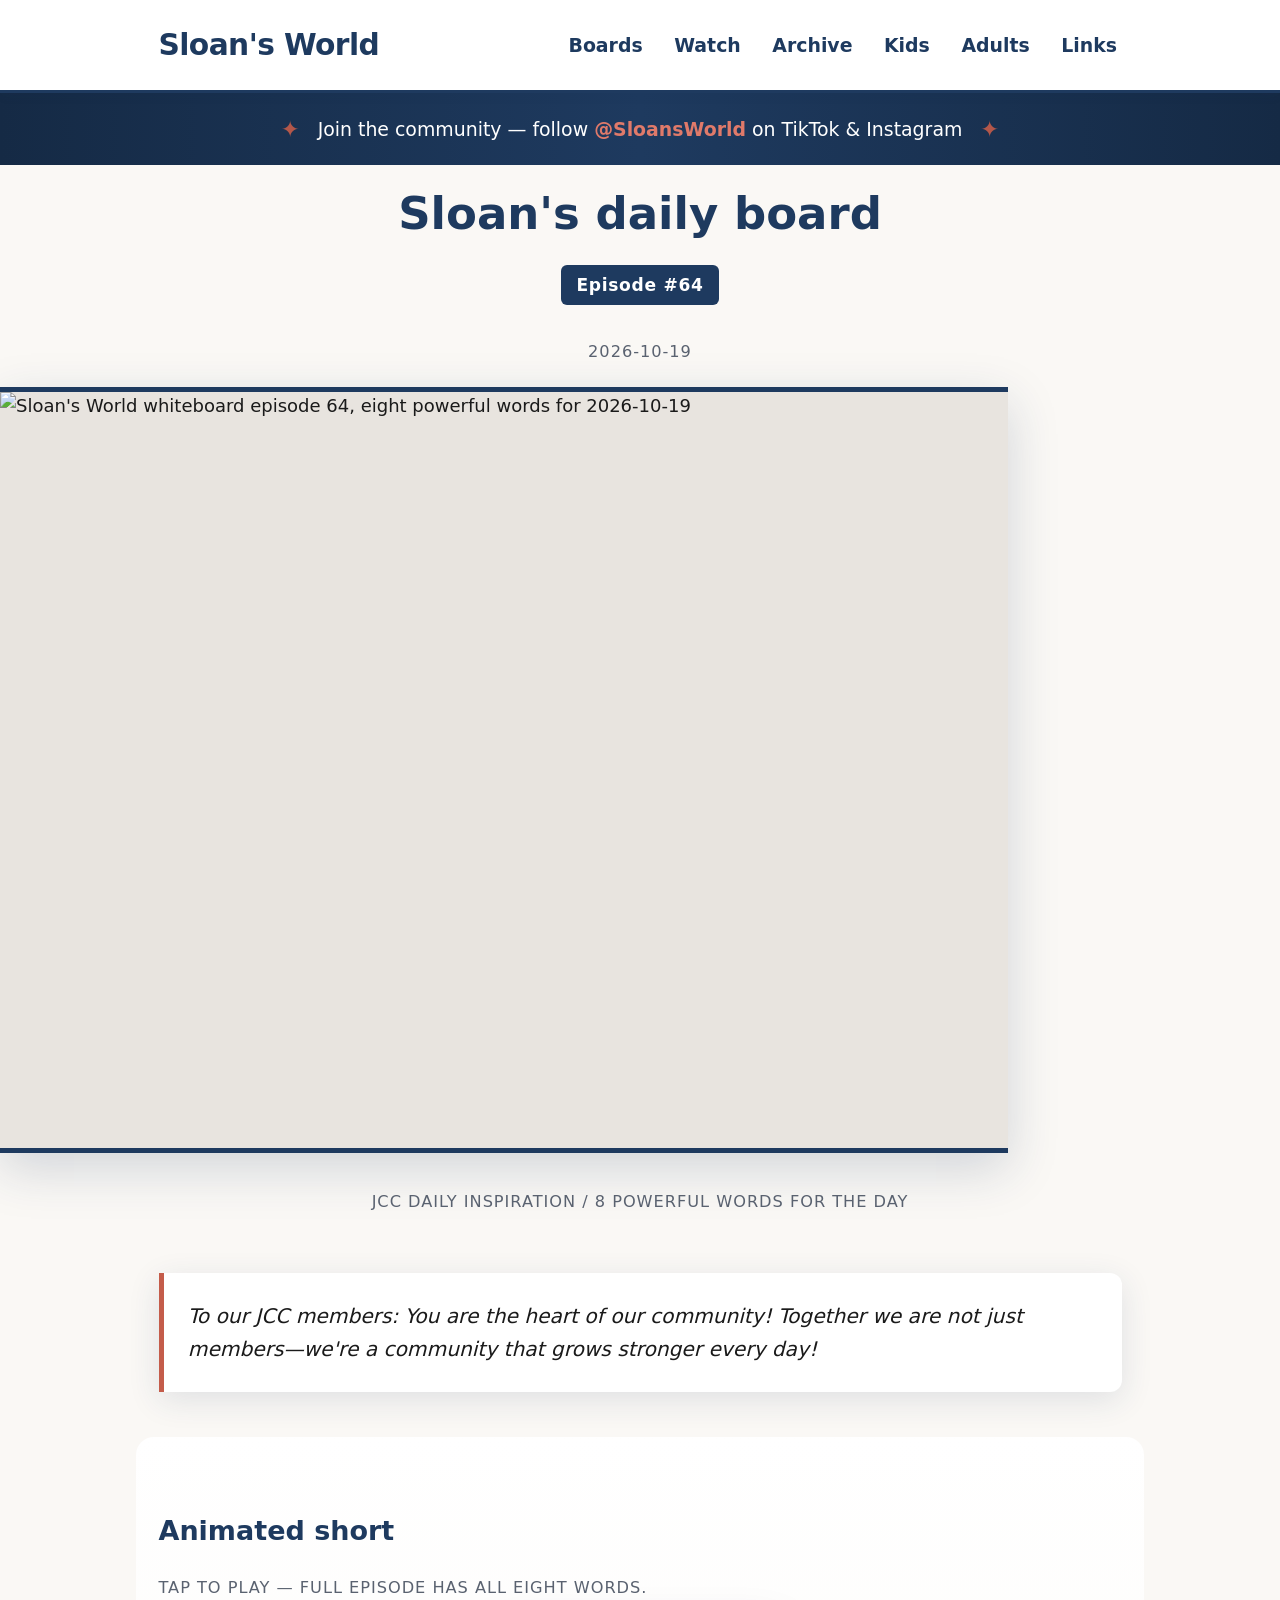
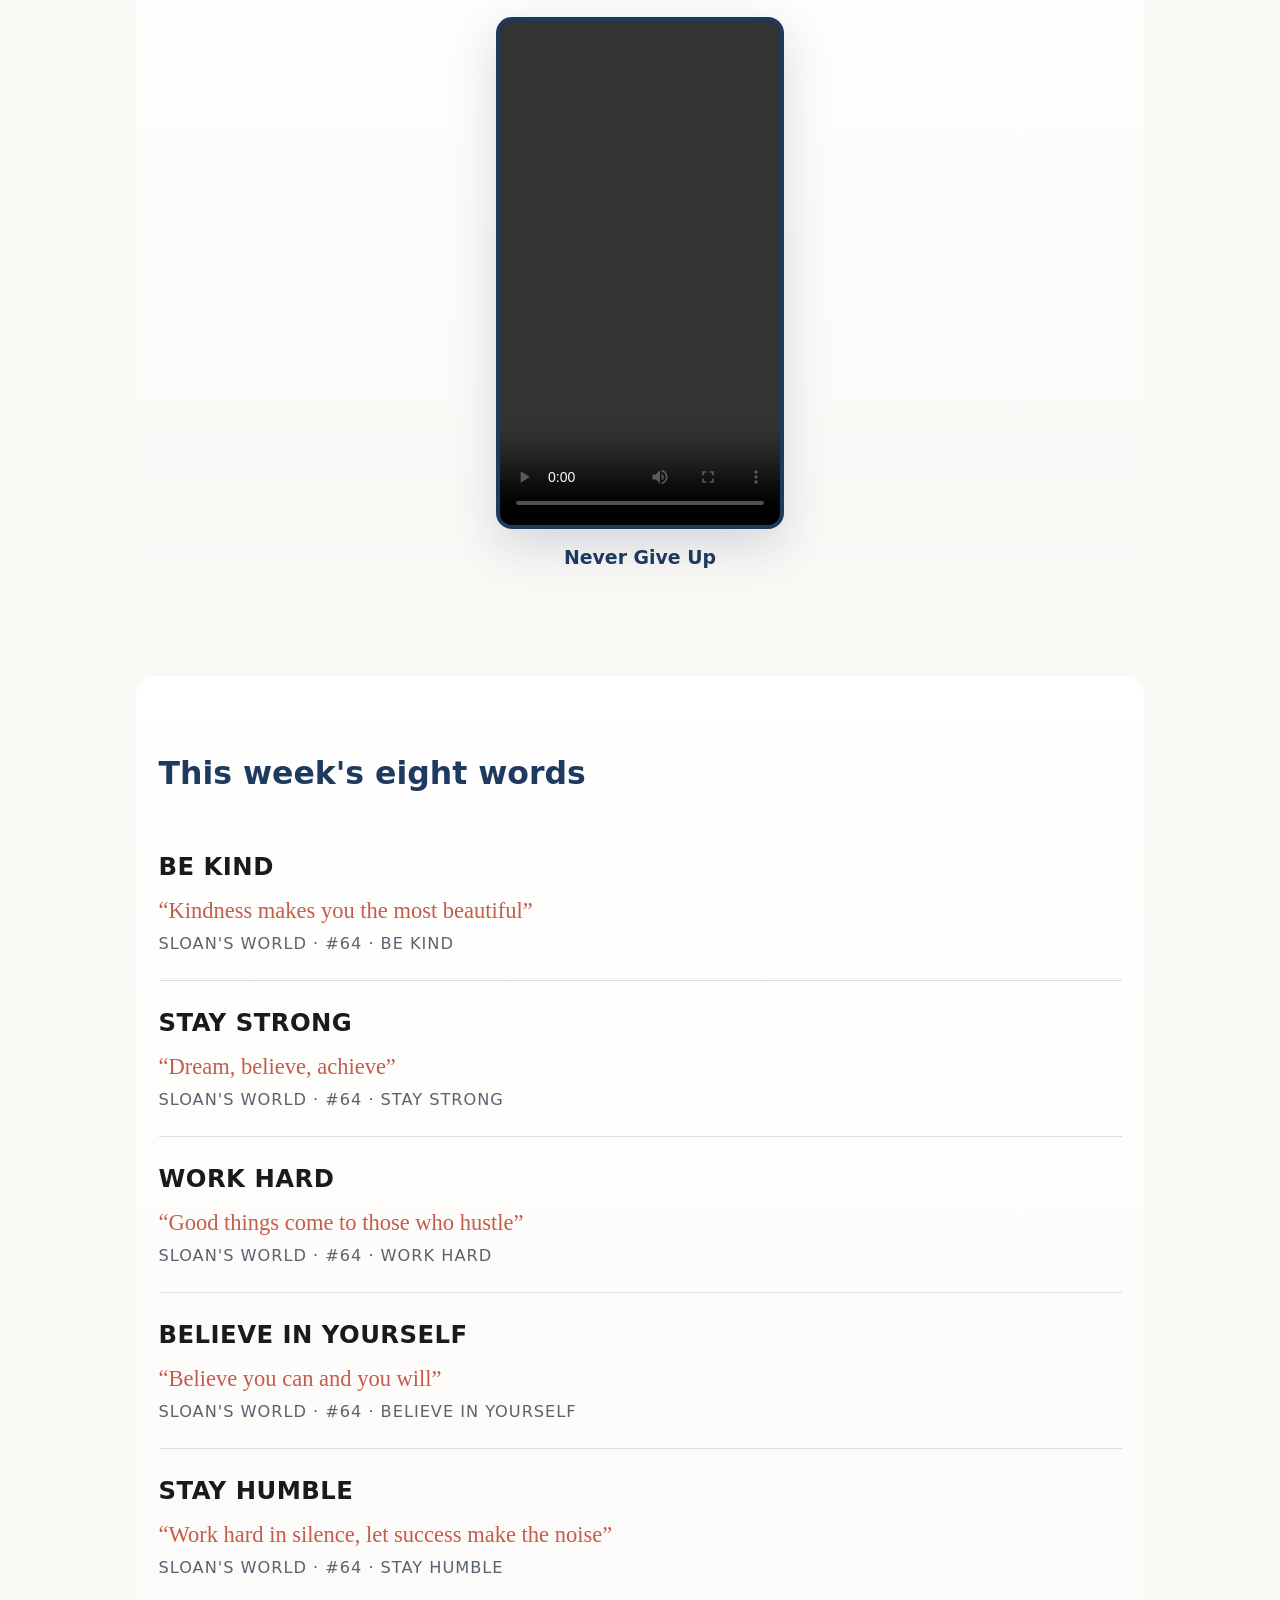
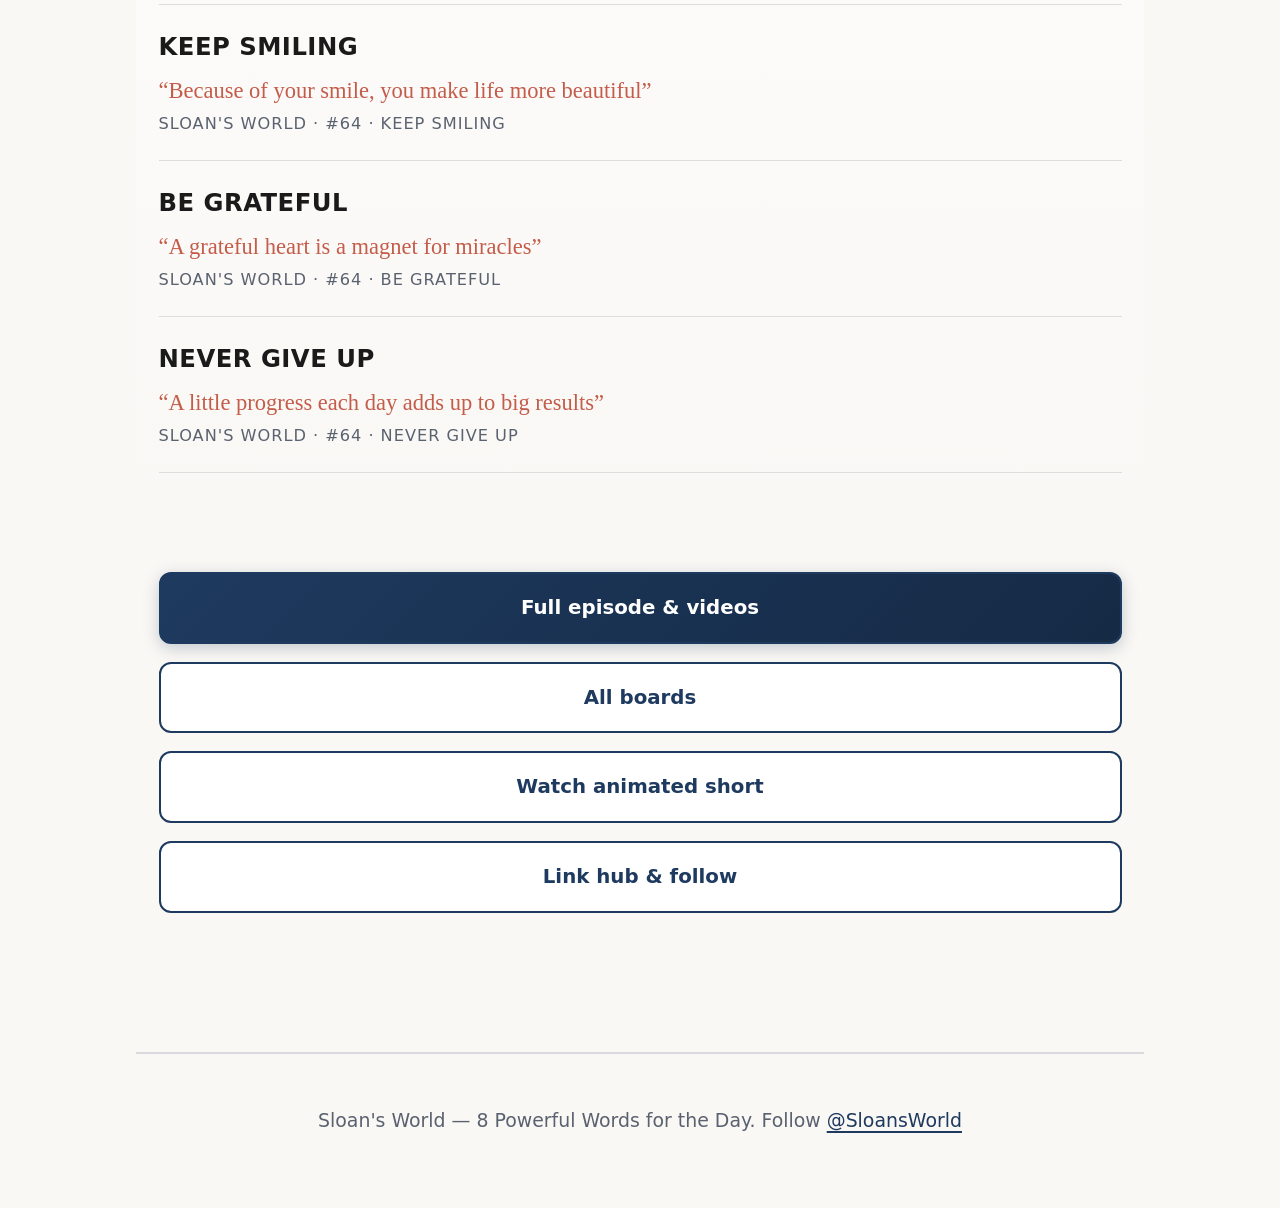
==== commit d9d4b915: "Publish board gallery and board-first homepage build" ====
--- a/index.html
+++ b/index.html
@@ -1,3 +1,3 @@
-<!DOCTYPE html><html lang="en"> <head><meta charset="utf-8"><meta name="viewport" content="width=device-width, initial-scale=1, viewport-fit=cover"><meta name="description" content="JCC Daily Inspiration / 8 Powerful Words for the Day — 8 Powerful Words for the Day"><meta name="theme-color" content="#1E3A5F"><title>Episode #64 · Sloan&#39;s World</title><link rel="stylesheet" href="/_astro/adults.BAHHFyd1.css"></head> <body> <header class="site-header"> <div class="inner"> <a class="logo" href="/">Sloan&#39;s World</a> <nav aria-label="Main"> <a href="/watch/">Watch</a> <a href="/archive/">Archive</a> <a href="/kids/">Kids</a> <a href="/adults/">Adults</a> <a href="/hub/">Links</a> </nav> </div> </header> <div class="social-proof"> <span class="social-proof__icon" aria-hidden="true">✦</span> <p class="social-proof__text">
+<!DOCTYPE html><html lang="en"> <head><meta charset="utf-8"><meta name="viewport" content="width=device-width, initial-scale=1, viewport-fit=cover"><meta name="description" content="JCC Daily Inspiration / 8 Powerful Words for the Day — 8 Powerful Words for the Day"><meta name="theme-color" content="#1E3A5F"><title>Episode #64 · Sloan&#39;s World</title><link rel="stylesheet" href="/_astro/adults.lb2cjWt0.css"></head> <body> <header class="site-header"> <div class="inner"> <a class="logo" href="/">Sloan&#39;s World</a> <nav aria-label="Main"> <a href="/boards/">Boards</a> <a href="/watch/">Watch</a> <a href="/archive/">Archive</a> <a href="/kids/">Kids</a> <a href="/adults/">Adults</a> <a href="/hub/">Links</a> </nav> </div> </header> <div class="social-proof"> <span class="social-proof__icon" aria-hidden="true">✦</span> <p class="social-proof__text">
 Join the community — follow <strong>@SloansWorld</strong> on TikTok &amp; Instagram
-</p> <span class="social-proof__icon" aria-hidden="true">✦</span> </div> <main class="wrap">  <section class="board-spotlight"> <h1 class="board-spotlight__title">Sloan&apos;s daily board</h1> <div class="board-spotlight__meta"> <p class="episode-badge">Episode #64</p> <p class="tag">2026-10-19</p> </div> <figure class="board-hero-wrap"> <img class="board-hero" src="https://cdn.jsdelivr.net/gh/NeVoTM/sloans-world@main/images/episode-64-board.png" srcset="https://cdn.jsdelivr.net/gh/NeVoTM/sloans-world@main/images/episode-64-board.png 1200w" sizes="100vw" alt="Sloan's World whiteboard episode 64, eight powerful words for 2026-10-19" width="1200" height="900" loading="eager" decoding="async" fetchpriority="high"> </figure> <p class="tag" style="text-align: center; margin: 0.75rem 1rem 0;">JCC Daily Inspiration / 8 Powerful Words for the Day</p> </section> <p class="community">To our JCC members: You are the heart of our community! Together we are not just members—we&#39;re a community that grows stronger every day!</p> <section class="videos-secondary section-gradient"> <h2>Animated short</h2> <p class="tag">Tap to play — full episode has all eight words.</p> <figure class="video-frame" data-fit="contain"> <div class="video-frame__aspect"> <video class="video-frame__video" controls playsinline preload="metadata" width="1080" height="1920" title="Never Give Up"> <source src="https://cdn.jsdelivr.net/gh/NeVoTM/sloans-world@main/videos/SW64_never-give-up_animated.mp4" type="video/mp4">  </video> </div> <figcaption class="video-frame__caption">Never Give Up</figcaption> </figure> </section><div class="section-gradient"> <h2>This week&apos;s eight words</h2> <ol class="word-list"> <li> <div class="headline">Be Kind</div> <div class="quote">&ldquo;Kindness makes you the most beautiful&rdquo;</div> <span class="tag">Sloan&#39;s World · #64 · Be Kind</span> </li><li> <div class="headline">Stay Strong</div> <div class="quote">&ldquo;Dream, believe, achieve&rdquo;</div> <span class="tag">Sloan&#39;s World · #64 · Stay Strong</span> </li><li> <div class="headline">Work Hard</div> <div class="quote">&ldquo;Good things come to those who hustle&rdquo;</div> <span class="tag">Sloan&#39;s World · #64 · Work Hard</span> </li><li> <div class="headline">Believe in Yourself</div> <div class="quote">&ldquo;Believe you can and you will&rdquo;</div> <span class="tag">Sloan&#39;s World · #64 · Believe in Yourself</span> </li><li> <div class="headline">Stay Humble</div> <div class="quote">&ldquo;Work hard in silence, let success make the noise&rdquo;</div> <span class="tag">Sloan&#39;s World · #64 · Stay Humble</span> </li><li> <div class="headline">Keep Smiling</div> <div class="quote">&ldquo;Because of your smile, you make life more beautiful&rdquo;</div> <span class="tag">Sloan&#39;s World · #64 · Keep Smiling</span> </li><li> <div class="headline">Be Grateful</div> <div class="quote">&ldquo;A grateful heart is a magnet for miracles&rdquo;</div> <span class="tag">Sloan&#39;s World · #64 · Be Grateful</span> </li><li> <div class="headline">Never Give Up</div> <div class="quote">&ldquo;A little progress each day adds up to big results&rdquo;</div> <span class="tag">Sloan&#39;s World · #64 · Never Give Up</span> </li> </ol> </div> <div class="btn-row"> <a class="btn btn-primary" href="/archive/64/">Full episode &amp; videos</a> <a class="btn btn-secondary" href="/watch/">Watch animated short</a> <a class="btn btn-secondary" href="/hub/">Link hub &amp; follow</a> </div>  </main> <footer class="wrap site-footer"> <p> Sloan&#39;s World — 8 Powerful Words for the Day. Follow  <a href="https://tiktok.com/@SloansWorld"> @SloansWorld </a> </p> </footer> </body></html>+</p> <span class="social-proof__icon" aria-hidden="true">✦</span> </div> <main class="wrap">  <section class="board-spotlight"> <h1 class="board-spotlight__title">Sloan&apos;s daily board</h1> <div class="board-spotlight__meta"> <p class="episode-badge">Episode #64</p> <p class="tag">2026-10-19</p> </div> <figure class="board-hero-wrap"> <img class="board-hero" src="https://cdn.jsdelivr.net/gh/NeVoTM/sloans-world@main/images/episode-64-board.png" srcset="https://cdn.jsdelivr.net/gh/NeVoTM/sloans-world@main/images/episode-64-board.png 1200w" sizes="100vw" alt="Sloan's World whiteboard episode 64, eight powerful words for 2026-10-19" width="1200" height="900" loading="eager" decoding="async" fetchpriority="high"> </figure> <p class="tag" style="text-align: center; margin: 0.75rem 1rem 0;">JCC Daily Inspiration / 8 Powerful Words for the Day</p> </section> <p class="community">To our JCC members: You are the heart of our community! Together we are not just members—we&#39;re a community that grows stronger every day!</p> <section class="videos-secondary section-gradient"> <h2>Animated short</h2> <p class="tag">Tap to play — full episode has all eight words.</p> <figure class="video-frame" data-fit="contain"> <div class="video-frame__aspect"> <video class="video-frame__video" controls playsinline preload="metadata" width="1080" height="1920" title="Never Give Up"> <source src="https://cdn.jsdelivr.net/gh/NeVoTM/sloans-world@main/videos/SW64_never-give-up_animated.mp4" type="video/mp4">  </video> </div> <figcaption class="video-frame__caption">Never Give Up</figcaption> </figure> </section><div class="section-gradient"> <h2>This week&apos;s eight words</h2> <ol class="word-list"> <li> <div class="headline">Be Kind</div> <div class="quote">&ldquo;Kindness makes you the most beautiful&rdquo;</div> <span class="tag">Sloan&#39;s World · #64 · Be Kind</span> </li><li> <div class="headline">Stay Strong</div> <div class="quote">&ldquo;Dream, believe, achieve&rdquo;</div> <span class="tag">Sloan&#39;s World · #64 · Stay Strong</span> </li><li> <div class="headline">Work Hard</div> <div class="quote">&ldquo;Good things come to those who hustle&rdquo;</div> <span class="tag">Sloan&#39;s World · #64 · Work Hard</span> </li><li> <div class="headline">Believe in Yourself</div> <div class="quote">&ldquo;Believe you can and you will&rdquo;</div> <span class="tag">Sloan&#39;s World · #64 · Believe in Yourself</span> </li><li> <div class="headline">Stay Humble</div> <div class="quote">&ldquo;Work hard in silence, let success make the noise&rdquo;</div> <span class="tag">Sloan&#39;s World · #64 · Stay Humble</span> </li><li> <div class="headline">Keep Smiling</div> <div class="quote">&ldquo;Because of your smile, you make life more beautiful&rdquo;</div> <span class="tag">Sloan&#39;s World · #64 · Keep Smiling</span> </li><li> <div class="headline">Be Grateful</div> <div class="quote">&ldquo;A grateful heart is a magnet for miracles&rdquo;</div> <span class="tag">Sloan&#39;s World · #64 · Be Grateful</span> </li><li> <div class="headline">Never Give Up</div> <div class="quote">&ldquo;A little progress each day adds up to big results&rdquo;</div> <span class="tag">Sloan&#39;s World · #64 · Never Give Up</span> </li> </ol> </div> <div class="btn-row"> <a class="btn btn-primary" href="/archive/64/">Full episode &amp; videos</a> <a class="btn btn-secondary" href="/boards/">All boards</a> <a class="btn btn-secondary" href="/watch/">Watch animated short</a> <a class="btn btn-secondary" href="/hub/">Link hub &amp; follow</a> </div>  </main> <footer class="wrap site-footer"> <p> Sloan&#39;s World — 8 Powerful Words for the Day. Follow  <a href="https://tiktok.com/@SloansWorld"> @SloansWorld </a> </p> </footer> </body></html>
--- a/_astro/adults.lb2cjWt0.css
+++ b/_astro/adults.lb2cjWt0.css
@@ -0,0 +1 @@
+:root{--navy: #1e3a5f;--navy-deep: #152a45;--coral: #c45c4a;--coral-light: #e07a6a;--board: #faf8f5;--ink: #1a1a1a;--muted: #5a6270;--white: #ffffff;--shadow: 0 8px 32px rgba(30, 58, 95, .12);--shadow-lg: 0 16px 48px rgba(30, 58, 95, .18);--font-sans: system-ui, -apple-system, "Segoe UI", Roboto, sans-serif;--font-hand: "Segoe Print", "Bradley Hand", cursive;--font-size-base: 1.125rem;--touch-min: 3rem;--video-max-w: min(100%, 28rem);--video-aspect: 9 / 16;--safe-top: env(safe-area-inset-top, 0px);--safe-bottom: env(safe-area-inset-bottom, 0px);--safe-left: env(safe-area-inset-left, 0px);--safe-right: env(safe-area-inset-right, 0px);--wrap-max: 56rem}*,*:before,*:after{box-sizing:border-box}html{font-family:var(--font-sans);font-size:var(--font-size-base);color:var(--ink);background:var(--board);line-height:1.6;-webkit-text-size-adjust:100%}body{margin:0;min-height:100vh;min-height:100dvh;padding-left:var(--safe-left);padding-right:var(--safe-right)}a{color:var(--navy);text-decoration-thickness:2px;text-underline-offset:4px}a:hover{color:var(--coral)}.wrap{max-width:var(--wrap-max);margin:0 auto;padding:1.75rem 1.25rem calc(3rem + var(--safe-bottom));padding-left:max(1.25rem,var(--safe-left));padding-right:max(1.25rem,var(--safe-right))}.site-header{position:sticky;top:0;z-index:100;padding-top:var(--safe-top);background:#ffffffeb;backdrop-filter:blur(12px);border-bottom:3px solid var(--navy);box-shadow:0 2px 12px #1e3a5f0f}.site-header .inner{max-width:var(--wrap-max);margin:0 auto;display:flex;flex-wrap:wrap;align-items:center;justify-content:space-between;gap:.75rem 1rem;padding:1rem 1.25rem;padding-left:max(1.25rem,var(--safe-left));padding-right:max(1.25rem,var(--safe-right))}.logo{font-size:clamp(1.35rem,4vw,1.65rem);font-weight:800;color:var(--navy);text-decoration:none;letter-spacing:-.02em}nav{display:flex;flex-wrap:wrap;gap:.5rem 1.25rem;font-size:1.05rem}nav a{text-decoration:none;font-weight:700;padding:.5rem .25rem;min-height:var(--touch-min);display:inline-flex;align-items:center}.social-proof{display:flex;align-items:center;justify-content:center;flex-wrap:wrap;gap:.75rem 1rem;padding:1rem 1.25rem;background:linear-gradient(90deg,var(--navy-deep),var(--navy),var(--navy-deep));color:var(--white);text-align:center;font-size:1.05rem}.social-proof__text{margin:0}.social-proof__text strong{color:var(--coral-light)}.social-proof__icon{font-size:1.25rem;color:var(--coral);opacity:.9}.hero-banner{position:relative;overflow:hidden;margin:-1.75rem -1.25rem 2rem;margin-left:calc(-1*max(1.25rem,var(--safe-left)));margin-right:calc(-1*max(1.25rem,var(--safe-right)));padding:2.5rem 1.5rem 2.75rem;background:linear-gradient(145deg,var(--navy) 0%,#2a5080 45%,var(--coral) 120%);color:var(--white);border-radius:0 0 1.5rem 1.5rem;box-shadow:var(--shadow-lg)}.hero-banner .hero h1,.hero-banner h1{font-size:clamp(2rem,6vw,2.75rem);margin:.5rem 0 .35rem;color:var(--white);line-height:1.15;font-weight:800}.hero-banner .tag,.hero-banner .episode-badge{color:#ffffffeb}.hero-banner .episode-badge{background:var(--coral);font-size:.95rem;padding:.35rem .85rem}.hero{margin:2rem 0;position:relative;z-index:1}.hero h1{font-size:clamp(1.85rem,5vw,2.5rem);color:var(--navy);margin:0 0 .5rem;font-weight:800;line-height:1.2}.hero-banner .hero{margin:0}.hero-decor{position:absolute;inset:0;pointer-events:none;opacity:.55}.hero-decor__svg{width:100%;height:100%}.hero-decor__streak--1{animation:streak-drift 8s ease-in-out infinite}.hero-decor__streak--2{animation:streak-drift 11s ease-in-out infinite reverse}.hero-decor__streak--3{animation:streak-drift 9s ease-in-out infinite 1s}.hero-decor__jet--1{animation:jet-fly 14s linear infinite}.hero-decor__jet--2{animation:jet-fly-rev 18s linear infinite}.hero-decor__missile--1{animation:missile-glide 12s ease-in-out infinite}.hero-decor__missile--2{animation:missile-glide 15s ease-in-out infinite 2s reverse}.hero-decor__spark{position:absolute;width:6px;height:6px;border-radius:50%;background:var(--coral-light);box-shadow:0 0 12px var(--coral)}.hero-decor__spark--1{top:25%;left:15%;animation:spark-pulse 3s ease-in-out infinite}.hero-decor__spark--2{top:55%;right:20%;animation:spark-pulse 4s ease-in-out infinite .5s}.hero-decor__spark--3{bottom:20%;left:40%;animation:spark-pulse 3.5s ease-in-out infinite 1s}@keyframes streak-drift{0%,to{transform:translate(0);opacity:.4}50%{transform:translate(24px);opacity:1}}@keyframes jet-fly{0%{transform:translate(-40px)}to{transform:translate(440px)}}@keyframes jet-fly-rev{0%{transform:translate(40px)}to{transform:translate(-440px)}}@keyframes missile-glide{0%,to{transform:translate(0) rotate(0)}50%{transform:translate(30px,-8px) rotate(2deg)}}@keyframes spark-pulse{0%,to{opacity:.3;transform:scale(.8)}50%{opacity:1;transform:scale(1.2)}}@media(prefers-reduced-motion:reduce){.hero-decor__streak,.hero-decor__jet,.hero-decor__missile,.hero-decor__spark{animation:none!important}}.episode-badge{display:inline-block;background:var(--navy);color:#fff;padding:.35rem .85rem;border-radius:6px;font-size:.95rem;font-weight:700;letter-spacing:.04em}.section-gradient{background:linear-gradient(180deg,var(--white) 0%,var(--board) 100%);margin:2rem -1.25rem;margin-left:calc(-1*max(1.25rem,var(--safe-left)));margin-right:calc(-1*max(1.25rem,var(--safe-right)));padding:2rem max(1.25rem,var(--safe-left));border-radius:1rem}.episode-grid{display:grid;grid-template-columns:1fr;gap:1.25rem;margin:1.5rem 0;list-style:none;padding:0}@media(min-width:390px){.episode-grid{grid-template-columns:repeat(auto-fill,minmax(min(100%,18rem),1fr))}}.episode-card{background:var(--white);border-radius:14px;border:2px solid rgba(30,58,95,.12);box-shadow:var(--shadow);padding:1.35rem 1.25rem;transition:transform .2s ease,box-shadow .2s ease}.episode-card:hover{transform:translateY(-3px);box-shadow:var(--shadow-lg);border-color:var(--coral)}.episode-card a{text-decoration:none;font-size:1.2rem}.episode-card .tag{margin-top:.5rem;font-size:.9rem}.board-img{width:100%;border-radius:14px;border:4px solid var(--navy);background:#e8e4df;min-height:220px;object-fit:contain;box-shadow:var(--shadow)}.board-hero-wrap{margin:1.25rem 0 2rem;padding:0;width:100vw;max-width:100%;margin-left:calc(50% - 50vw);margin-right:calc(50% - 50vw);background:linear-gradient(180deg,#e8e4df 0%,var(--board) 100%);border-block:5px solid var(--navy);box-shadow:var(--shadow-lg)}.board-spotlight{margin:-1.75rem -1.25rem 0;margin-left:calc(-1*max(1.25rem,var(--safe-left)));margin-right:calc(-1*max(1.25rem,var(--safe-right)));padding:0 0 1.5rem}.board-spotlight__title{font-size:clamp(1.75rem,5vw,2.5rem);font-weight:800;color:var(--navy);text-align:center;margin:1.25rem 1rem .5rem;line-height:1.15}.board-spotlight__meta{text-align:center;margin:0 1rem .75rem}.board-hero{display:block;width:100%;max-width:none;min-height:min(50vh,56vw);height:auto;margin:0;padding:0;border:none;border-radius:0;box-shadow:none;object-fit:contain;object-position:center;background:#e8e4df;image-rendering:-webkit-optimize-contrast;image-rendering:crisp-edges}.board-gallery{list-style:none;margin:2rem 0;padding:0;display:grid;grid-template-columns:repeat(auto-fill,minmax(min(100%,16rem),1fr));gap:1.25rem}.board-gallery__item a{display:block;text-decoration:none;color:inherit;border-radius:14px;overflow:hidden;border:3px solid var(--navy);background:var(--board);box-shadow:var(--shadow);transition:transform .15s ease}.board-gallery__item a:hover{transform:translateY(-2px)}.board-gallery__item img{display:block;width:100%;aspect-ratio:4 / 3;object-fit:contain;background:#e8e4df}.board-gallery__caption{padding:.75rem 1rem 1rem}.board-gallery__pending{display:inline-block;margin-top:.35rem;color:var(--terracotta)}.videos-secondary{margin-top:2.5rem}.videos-secondary h2{font-size:clamp(1.2rem,3.5vw,1.5rem)}.videos-secondary .video-frame{max-width:min(100%,16rem)}.videos-secondary .shorts-grid{gap:1rem}@media(min-width:768px){.videos-secondary .shorts-grid{grid-template-columns:repeat(auto-fill,minmax(12rem,1fr))}}.video-frame{margin:0 auto 1.75rem;max-width:var(--video-max-w)}.video-frame__aspect{position:relative;width:100%;aspect-ratio:var(--video-aspect);max-height:min(85dvh,calc(100dvh - var(--safe-top) - var(--safe-bottom) - 8rem));margin:0 auto;border-radius:16px;overflow:hidden;border:4px solid var(--navy);background:#0a0a0a;box-shadow:var(--shadow-lg)}.video-frame__video{position:absolute;inset:0;width:100%;height:100%;object-fit:contain}.video-frame[data-fit=cover] .video-frame__video{object-fit:cover}.video-frame__caption{margin-top:.75rem;text-align:center;font-size:1.05rem;font-weight:700;color:var(--navy)}.shorts-grid{display:grid;grid-template-columns:1fr;gap:1.5rem;margin-top:1.25rem}@media(min-width:390px){.shorts-grid{grid-template-columns:repeat(auto-fill,minmax(min(100%,16rem),1fr))}}@media(min-width:768px){.video-frame{max-width:min(28rem,100%)}}.word-list{list-style:none;padding:0;margin:1.5rem 0}.word-list li{padding:1.25rem 0;border-bottom:1px solid #ddd}.word-list .headline{font-size:1.35rem;font-weight:800;text-transform:uppercase;color:var(--ink);letter-spacing:.02em}.word-list .quote{font-family:var(--font-hand);color:var(--coral);font-size:1.25rem;margin-top:.35rem}.tag{font-size:.9rem;text-transform:uppercase;letter-spacing:.06em;color:var(--muted)}h2{font-size:clamp(1.4rem,4vw,1.75rem);color:var(--navy);margin-top:2rem}.btn-row{display:flex;flex-direction:column;gap:1rem;margin:1.75rem 0}.btn{display:flex;align-items:center;justify-content:center;text-align:center;padding:1rem 1.25rem;min-height:var(--touch-min);border-radius:12px;font-weight:700;font-size:1.1rem;text-decoration:none;border:2px solid var(--navy);transition:transform .15s ease,background .15s ease}.btn:active{transform:scale(.98)}.btn-primary{background:linear-gradient(135deg,var(--navy),var(--navy-deep));color:#fff;border-color:var(--navy);box-shadow:0 4px 16px #1e3a5f40}.btn-primary:hover{background:var(--coral);border-color:var(--coral);color:#fff}.btn-secondary{background:#fff;color:var(--navy)}.btn-secondary:hover{background:var(--board);color:var(--coral)}.hub .btn{font-size:1.12rem}.hub-links{display:flex;flex-direction:column;gap:1rem}.hub-links .btn:before{margin-right:.5rem;font-size:1.35rem}.hub-links .btn--watch:before{content:"▶"}.hub-links .btn--social:before{content:"★"}footer.site-footer{margin-top:3rem;padding-top:1.75rem;border-top:2px solid rgba(30,58,95,.15);font-size:1.05rem;color:var(--muted);text-align:center}.community{font-style:italic;background:#fff;padding:1.5rem 1.35rem;border-left:5px solid var(--coral);margin:1.75rem 0;border-radius:0 12px 12px 0;font-size:1.12rem;box-shadow:var(--shadow)}@media(min-width:390px)and (max-width:430px){:root{--font-size-base: 1.125rem}.video-frame__aspect{max-height:min(78dvh,720px)}}
